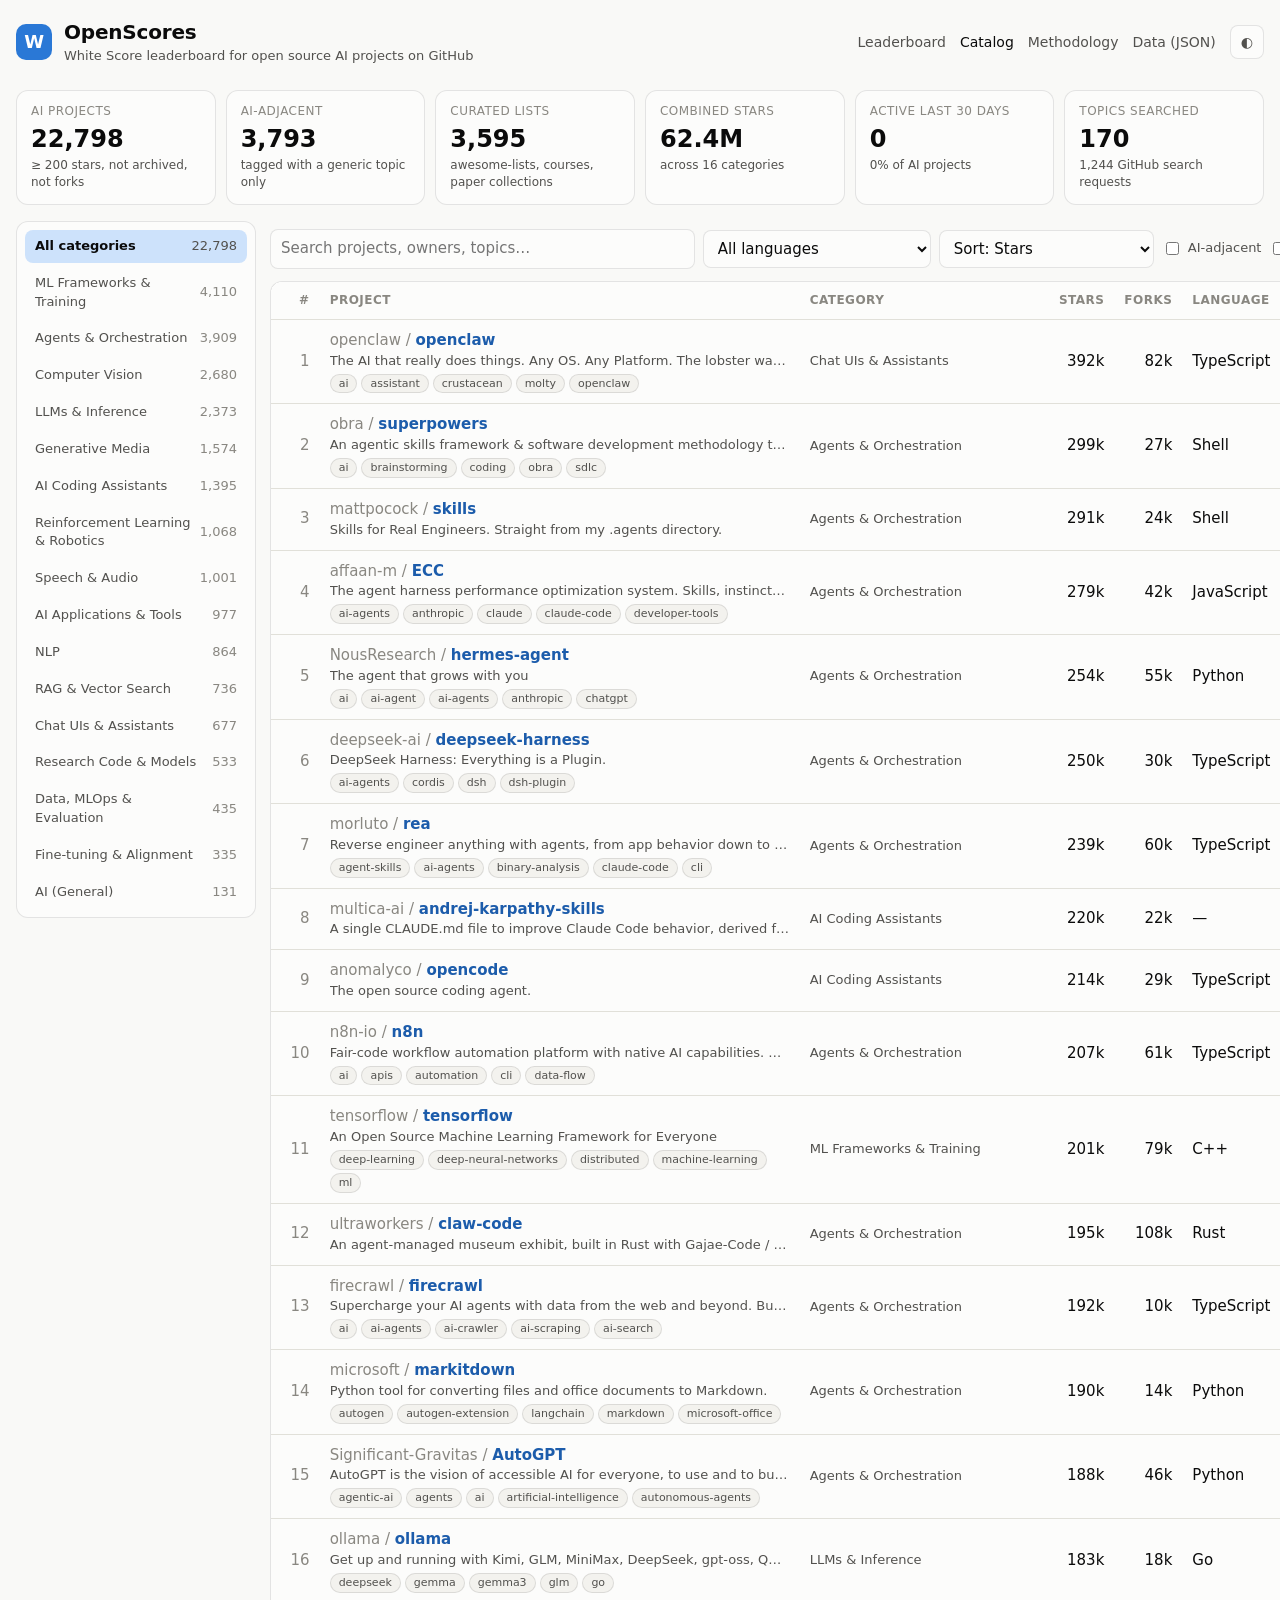
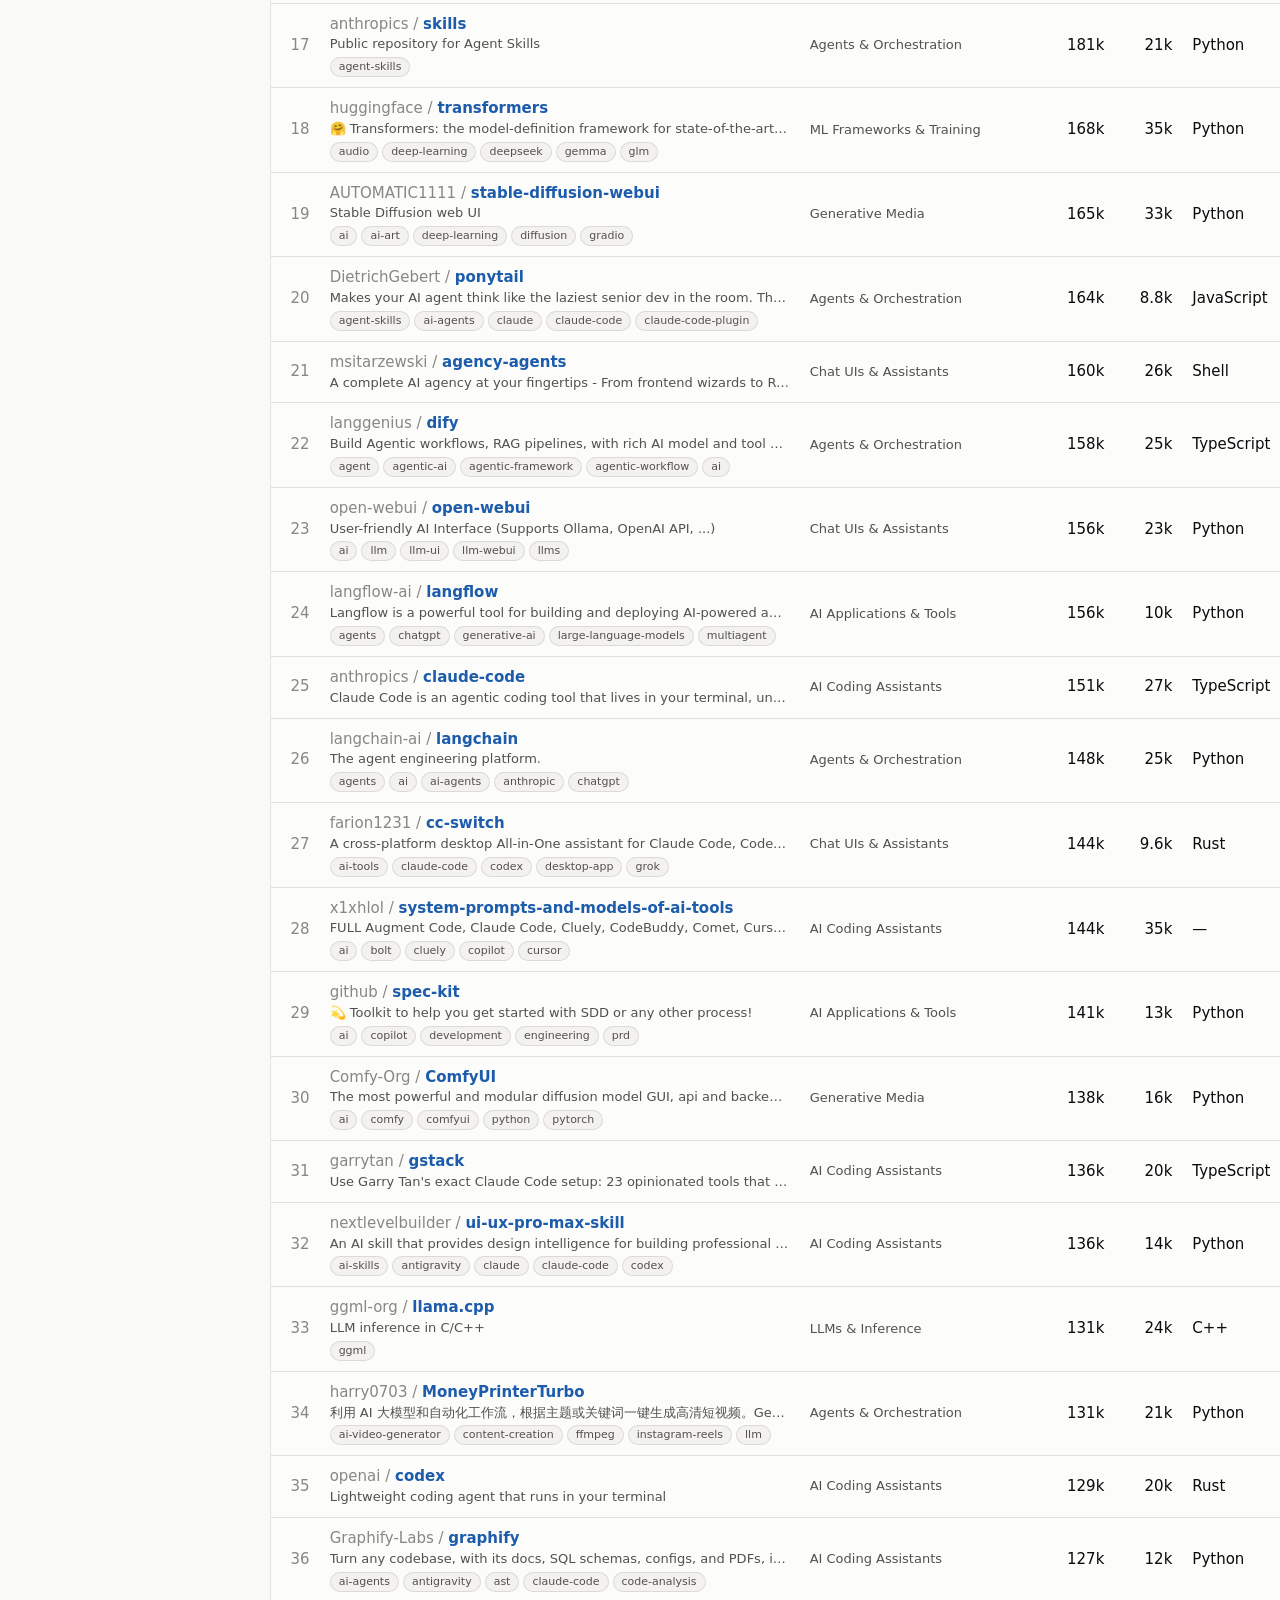
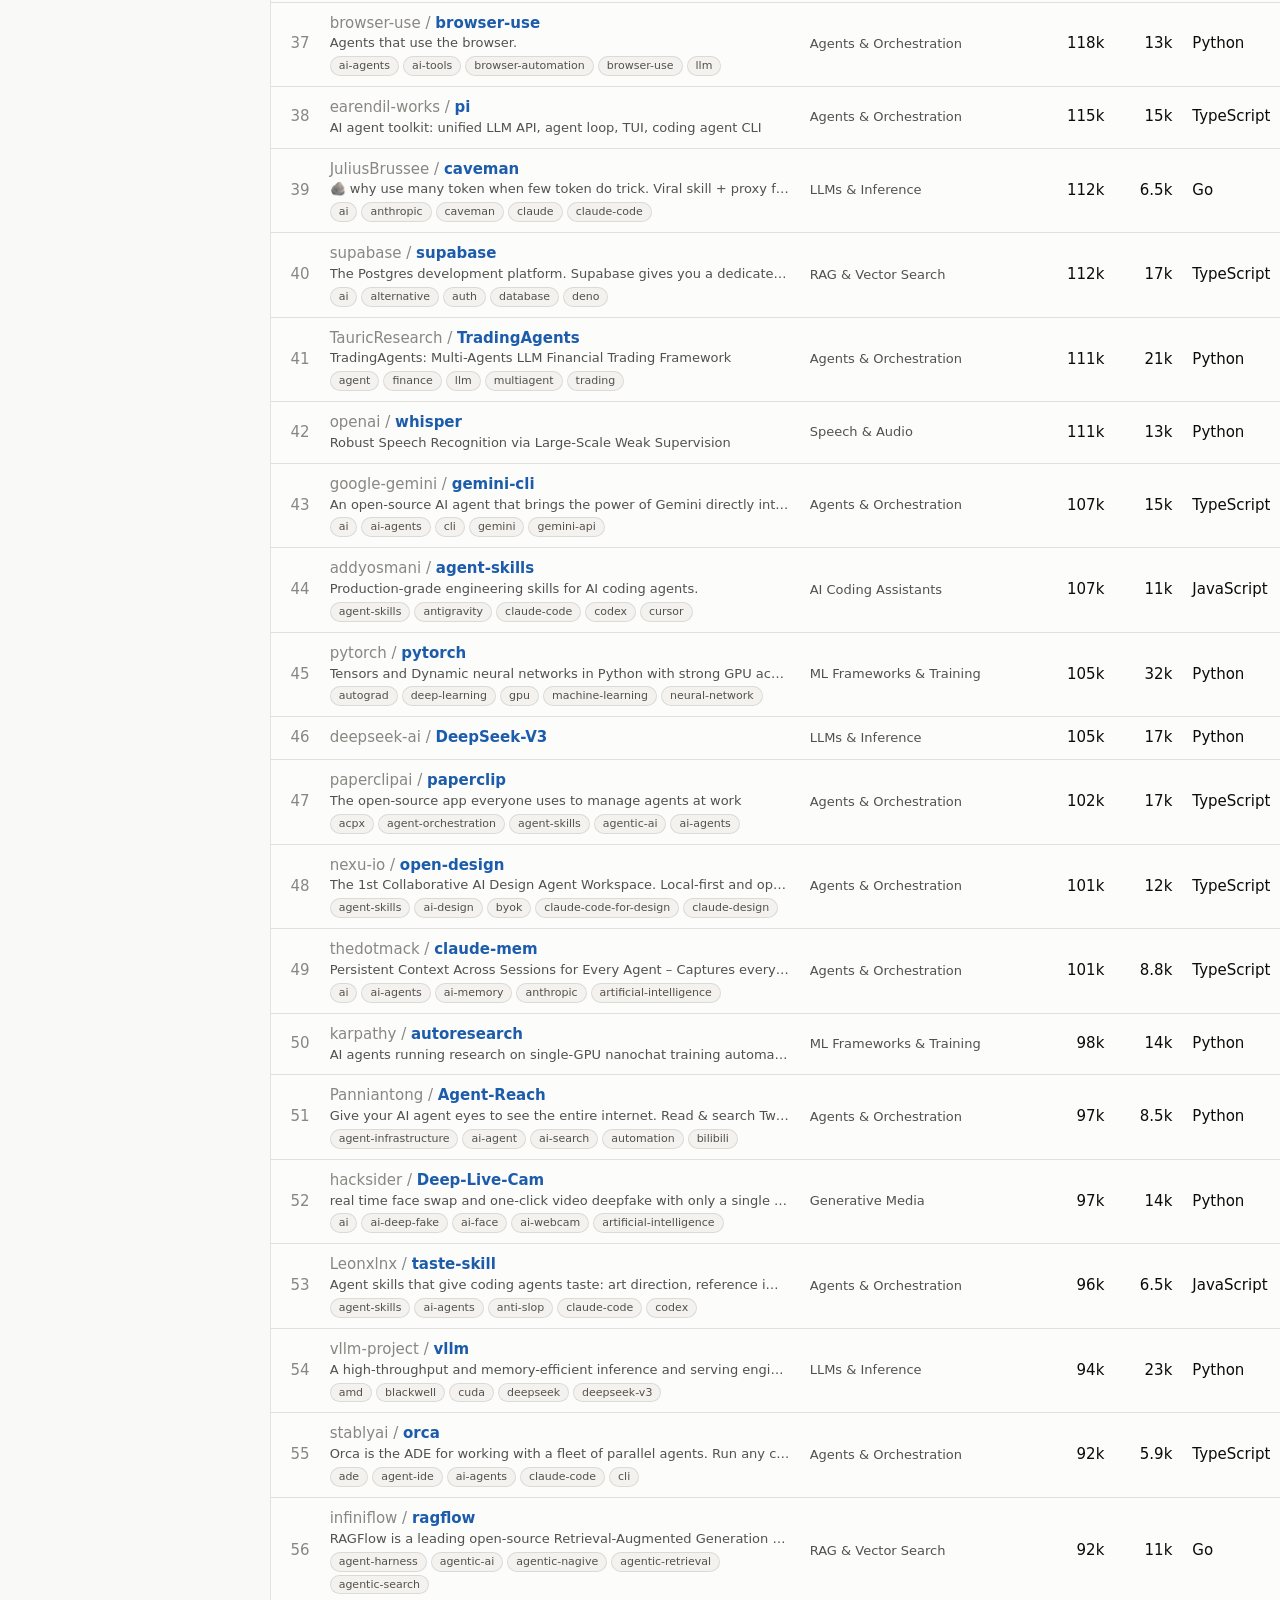
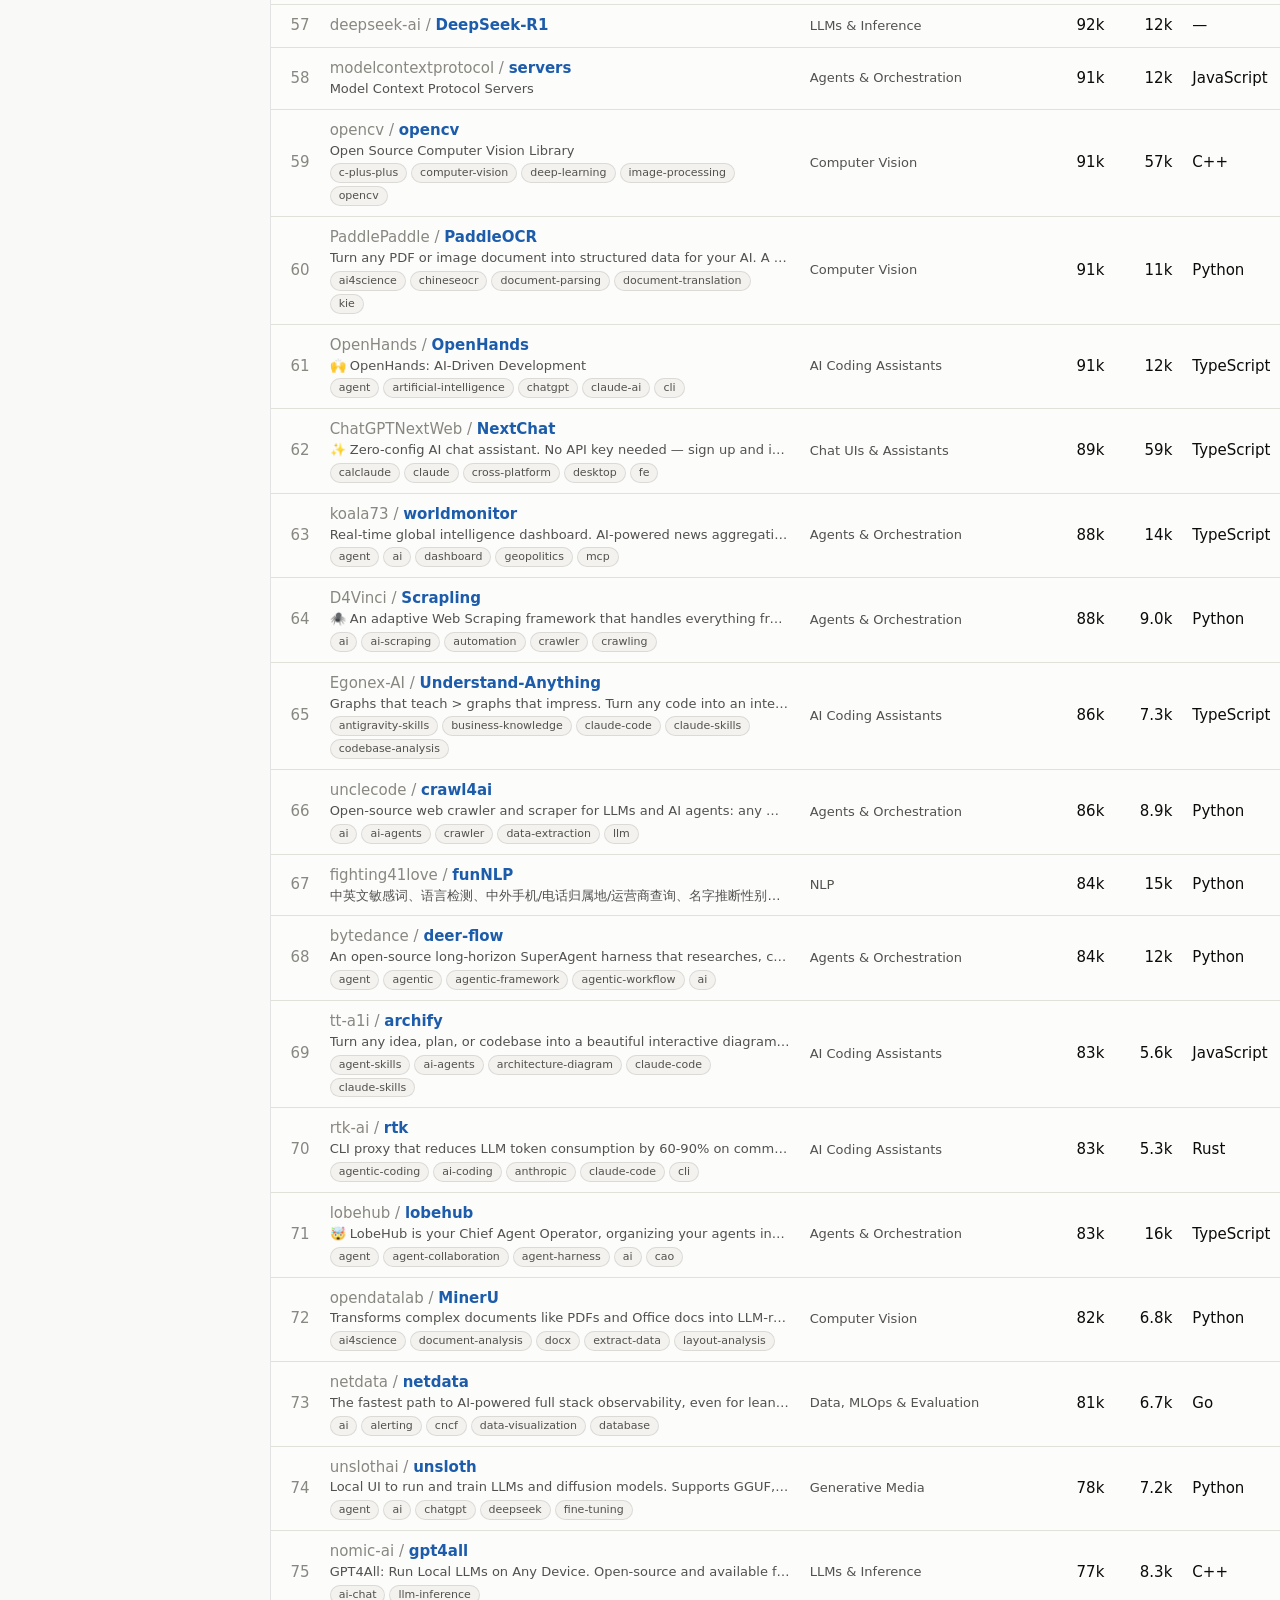
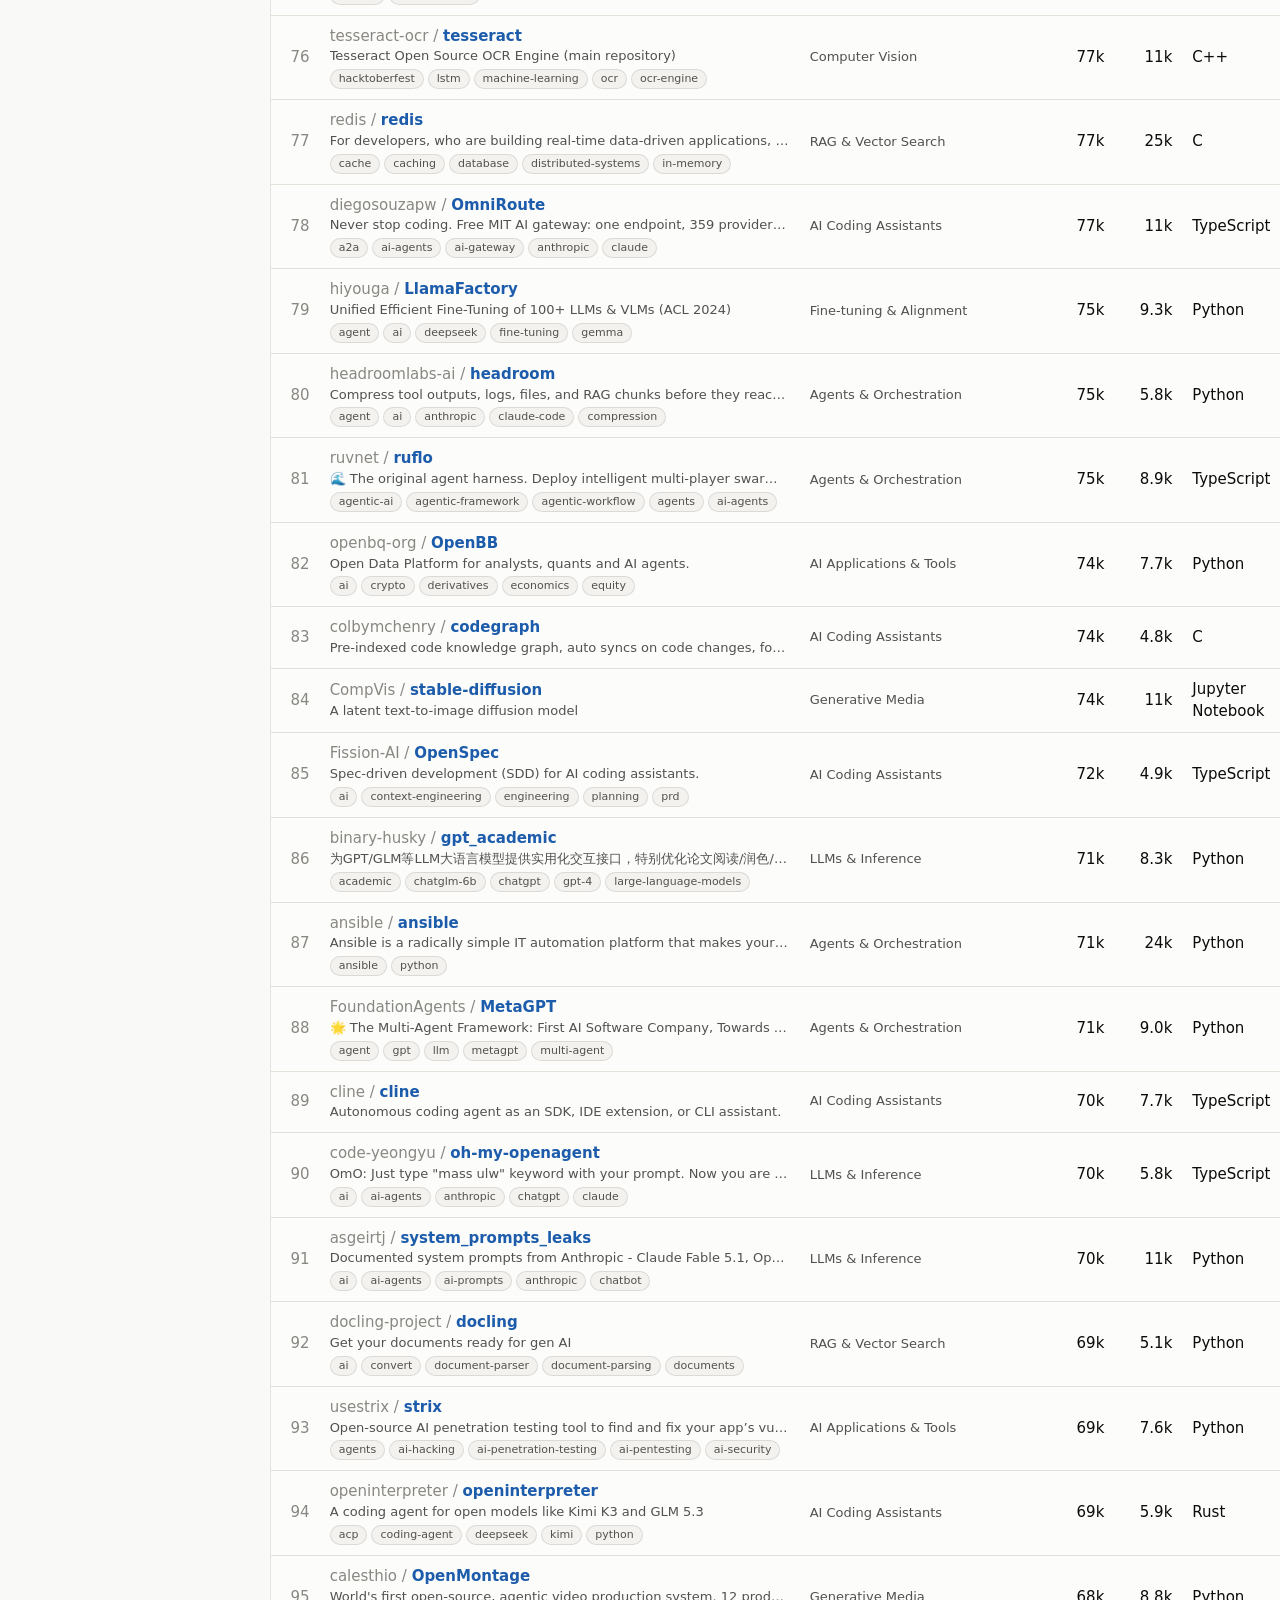
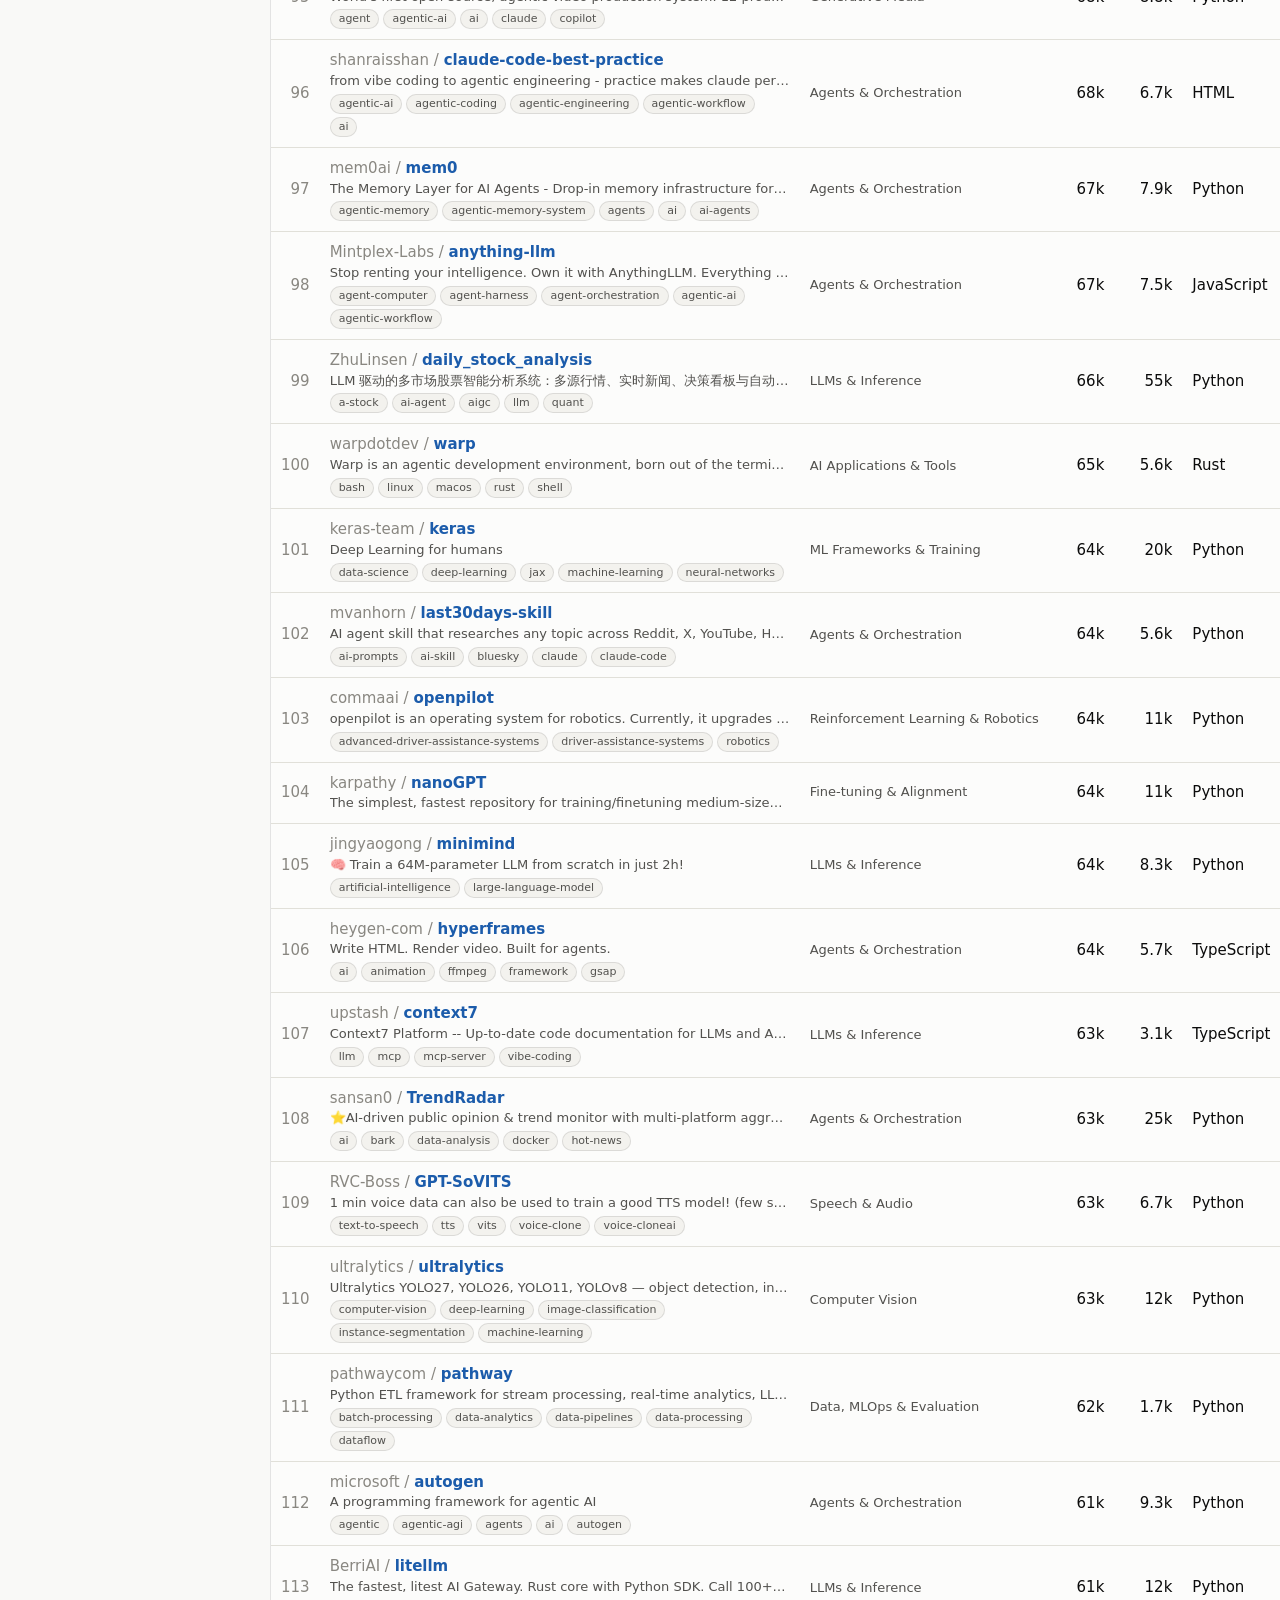
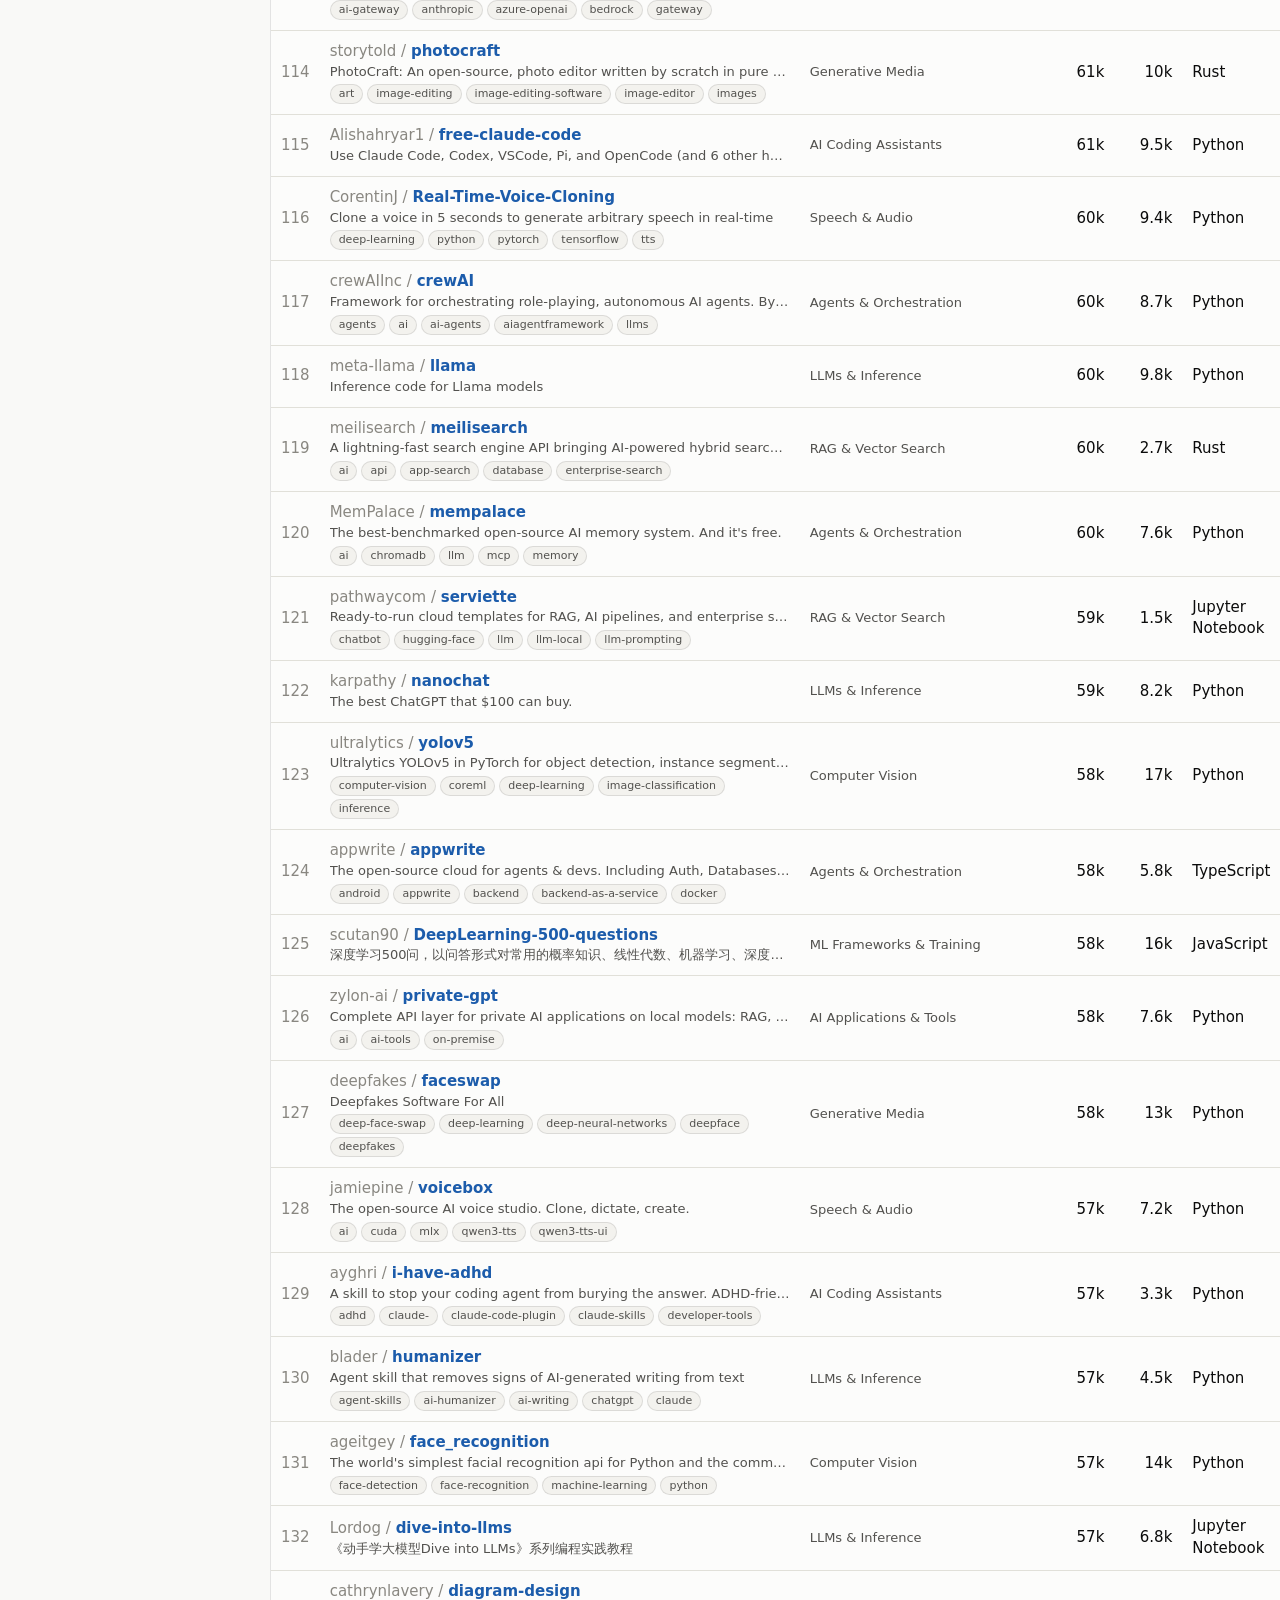
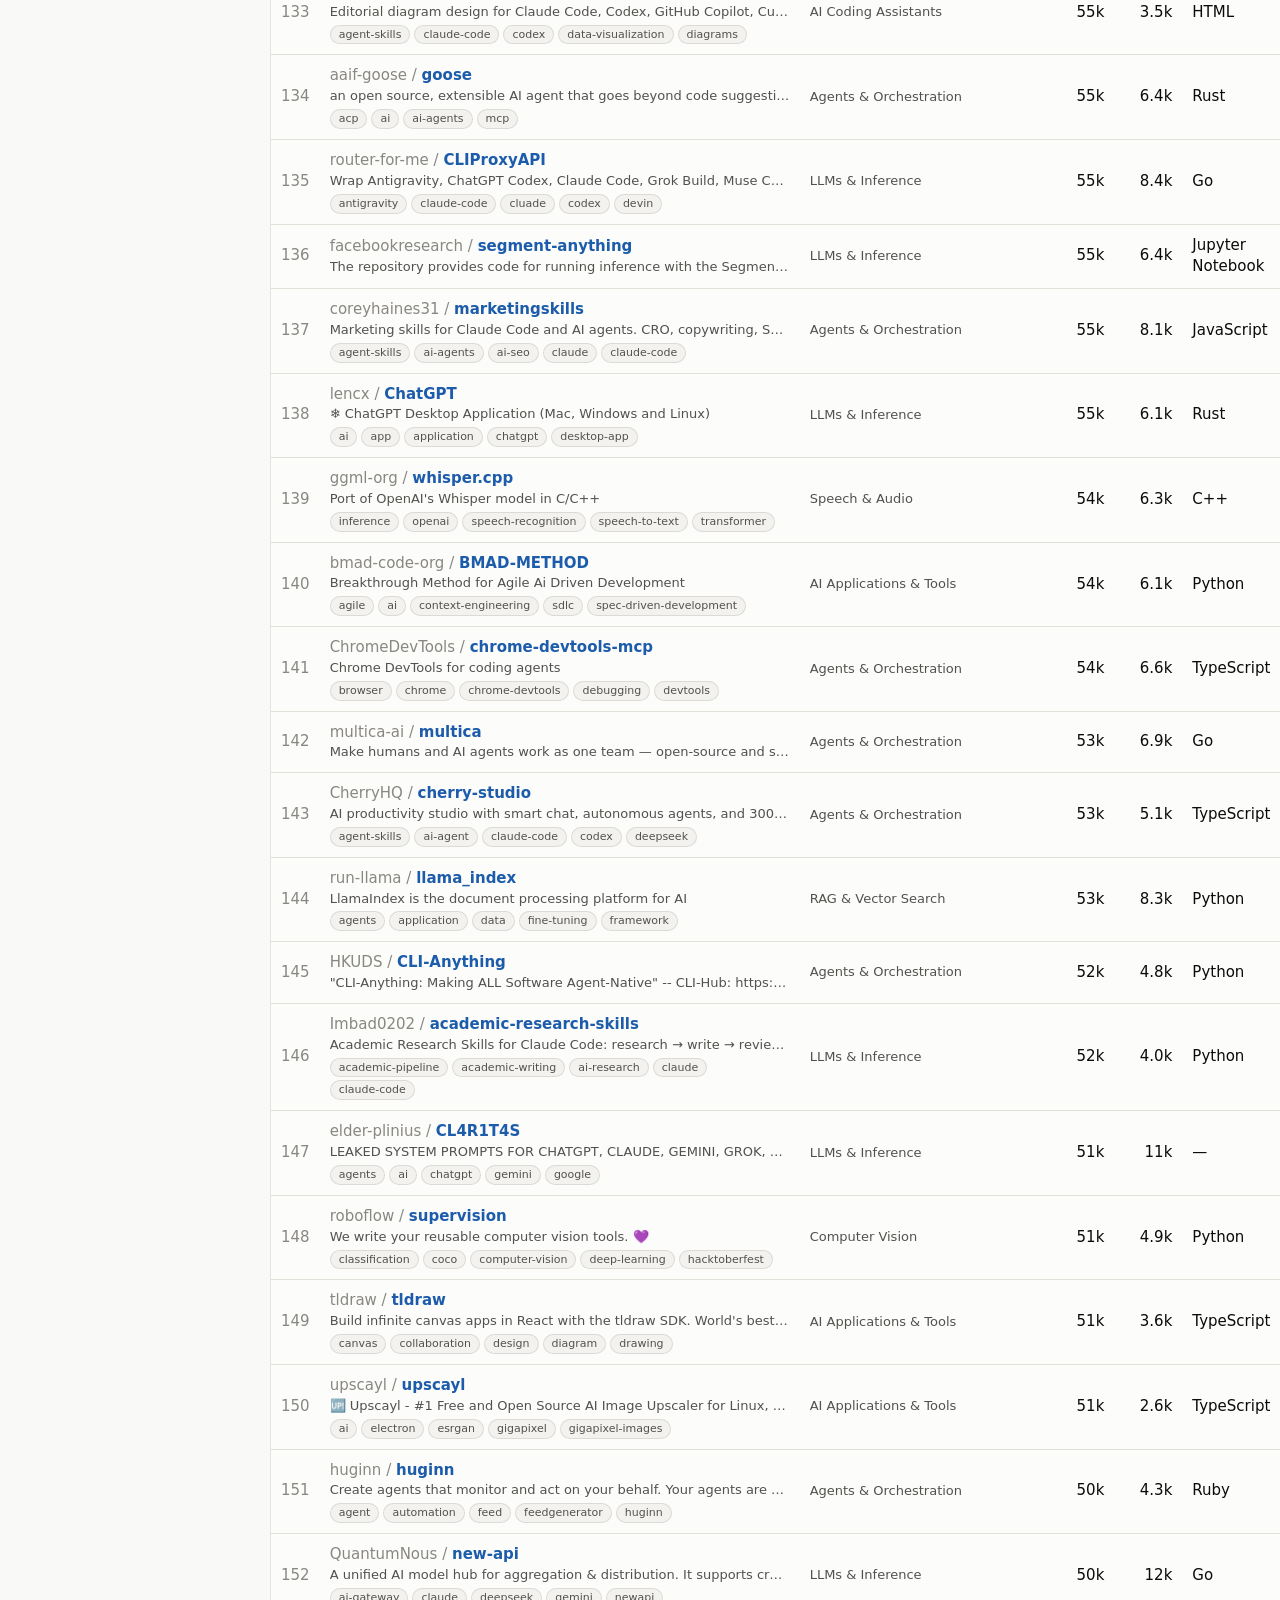
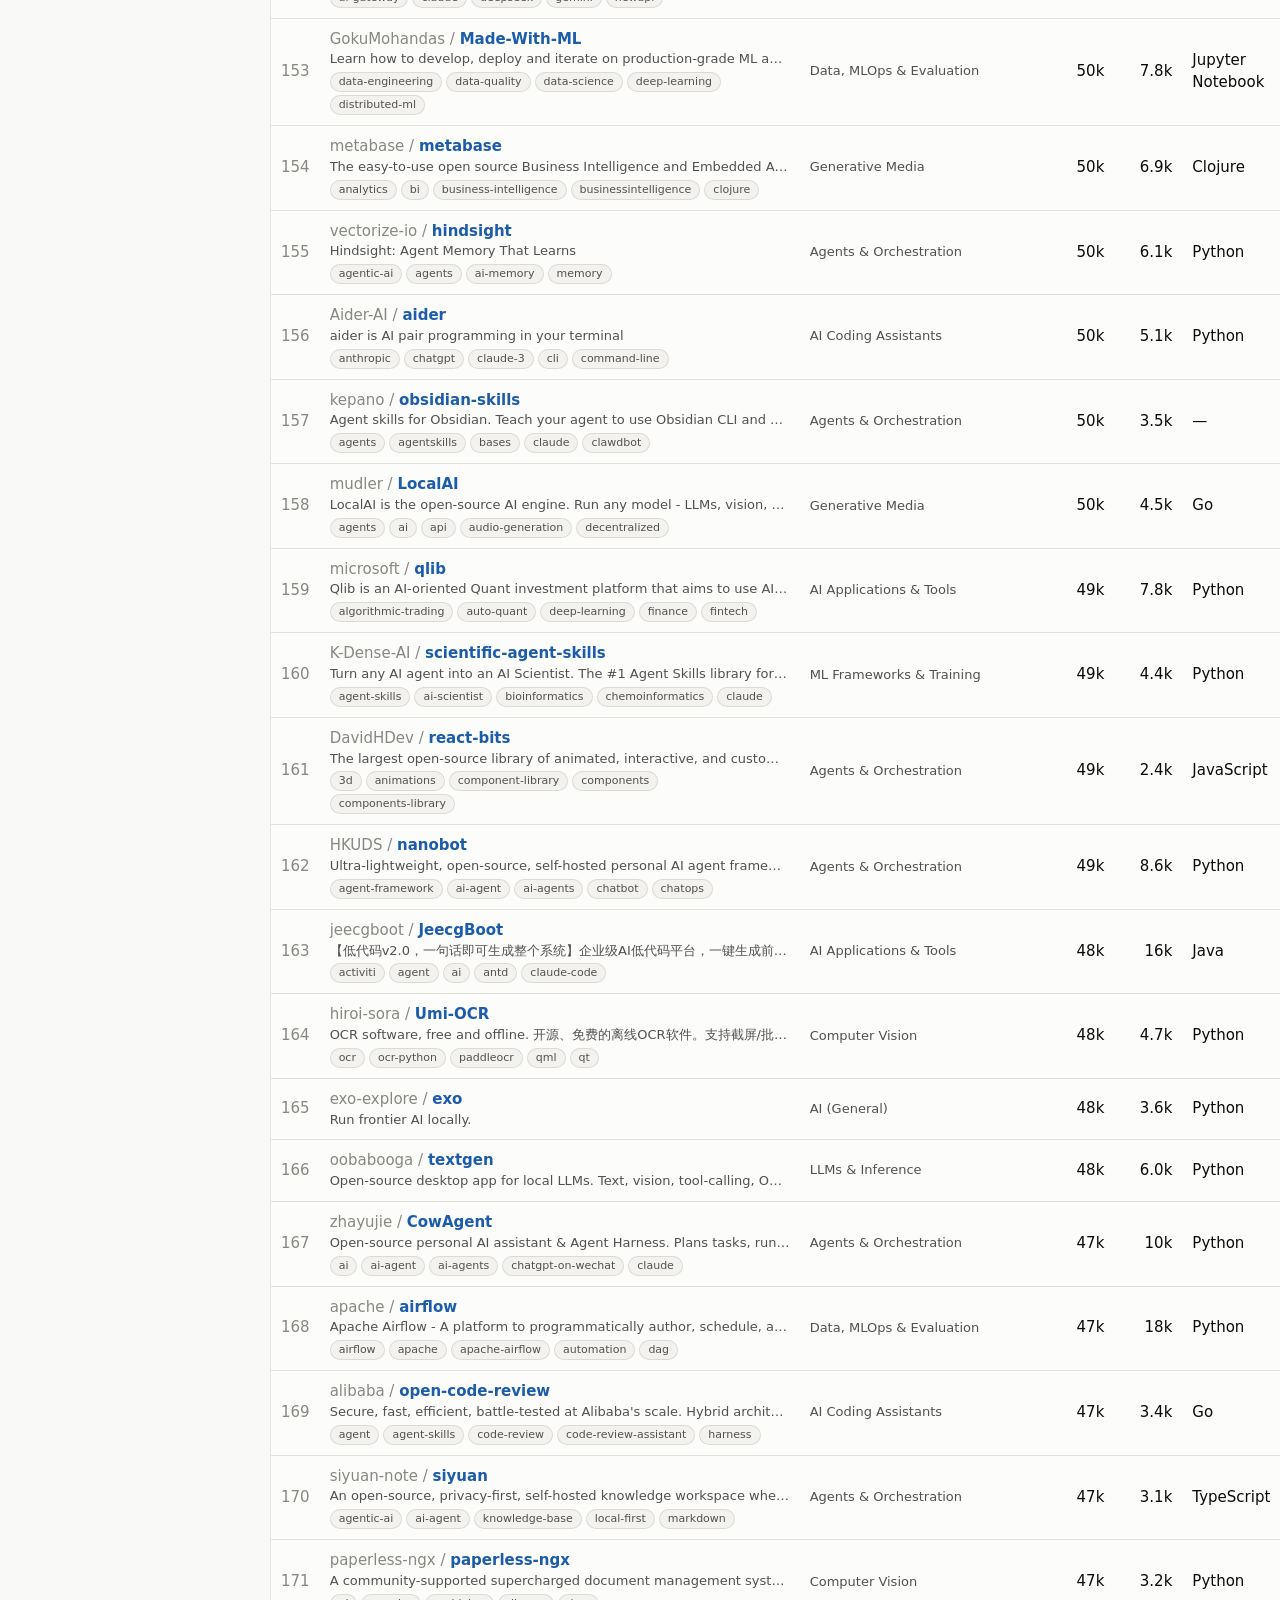
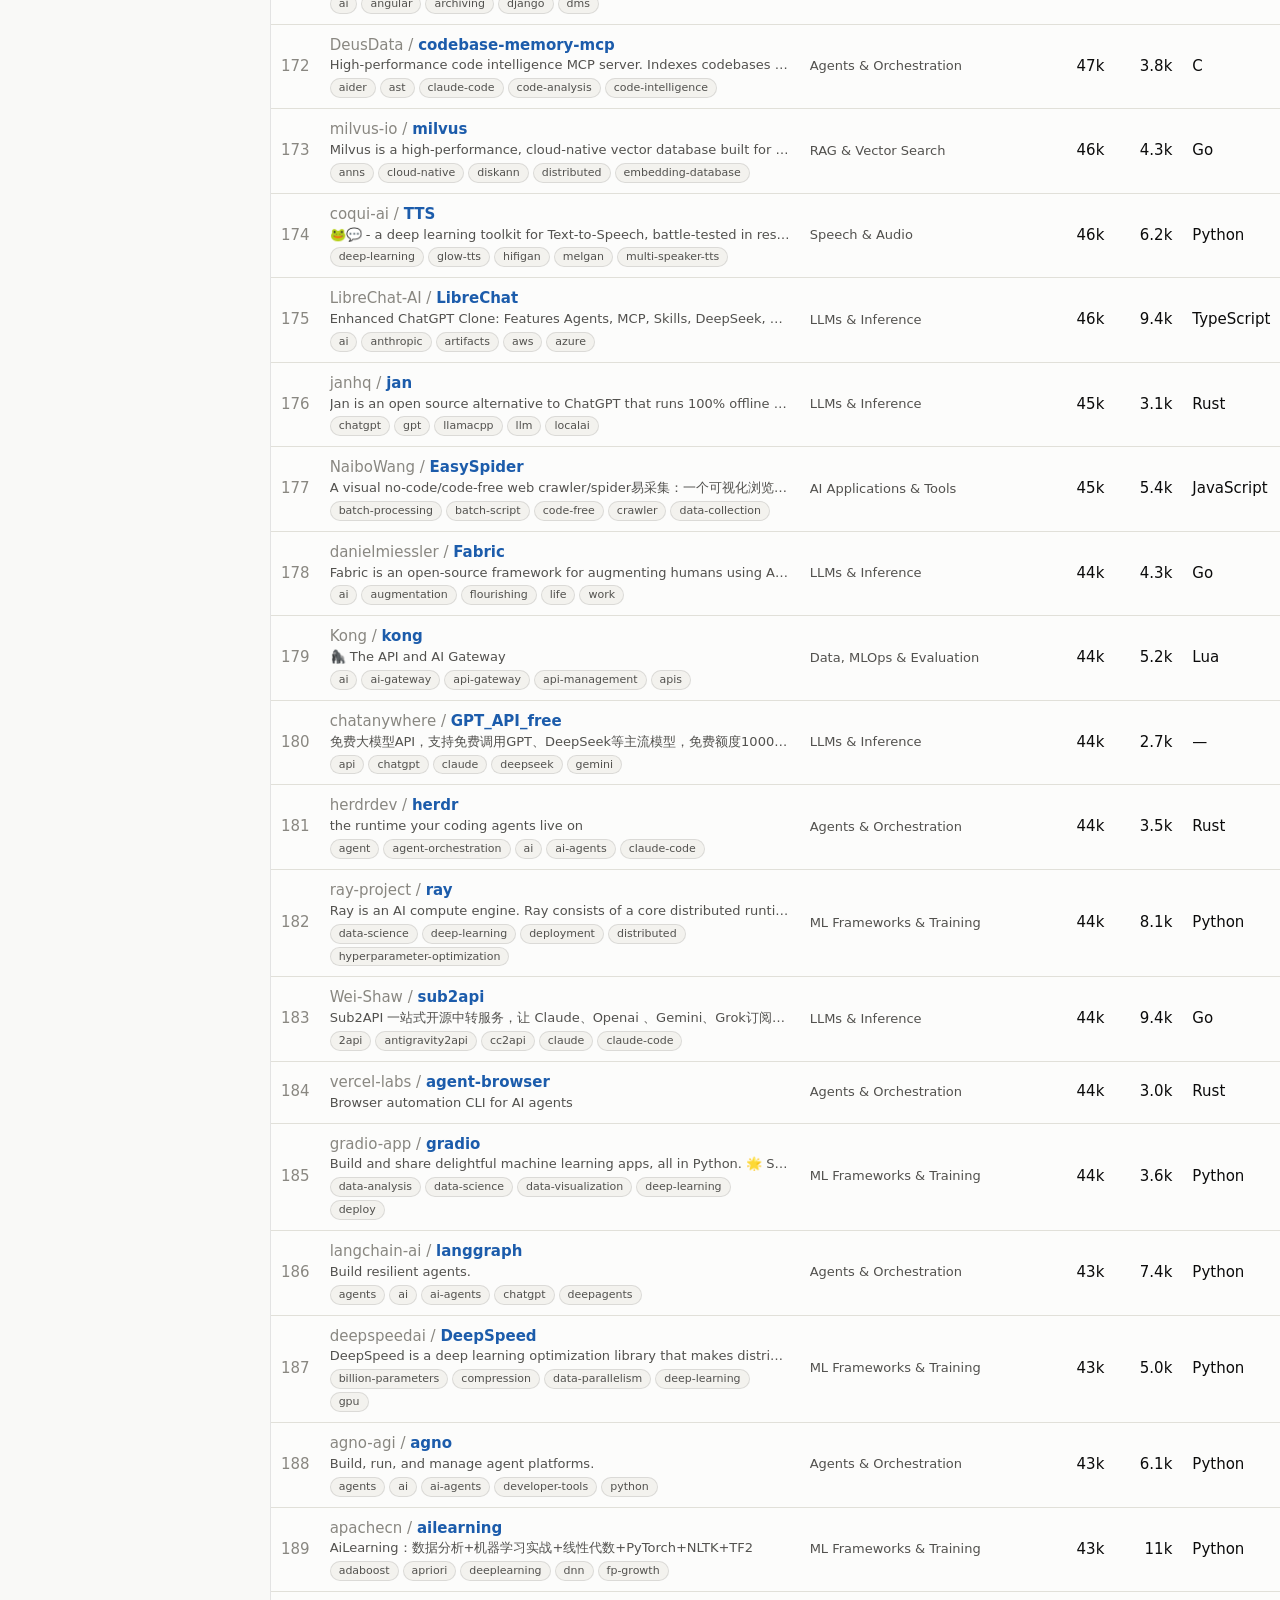
==== site/catalog.html @ d706b32a "Initial OpenScores: White Score leaderboard and catalog for open source AI - Python collector (white" ====
<!doctype html>
<html lang="en">
<head>
  <meta charset="utf-8">
  <meta name="viewport" content="width=device-width, initial-scale=1">
  <title>Catalog · OpenScores</title>
  <meta name="description" content="Every open source AI project found on GitHub by the OpenScores sweep, categorized.">
  <link rel="stylesheet" href="styles.css">
</head>
<body>
  <div class="wrap">
    <header class="topbar">
      <div class="brand">
        <div class="mark" aria-hidden="true">W</div>
        <div><h1>OpenScores</h1><p>White Score leaderboard for open source AI projects on GitHub</p></div>
      </div>
      <nav class="nav">
        <a href="./">Leaderboard</a>
        <a href="catalog.html" class="active">Catalog</a>
        <a href="methodology.html">Methodology</a>
        <a href="data/catalog.json" download>Data (JSON)</a>
        <button class="icon-btn" id="theme" type="button" aria-label="Toggle dark mode">◐</button>
      </nav>
    </header>

    <div id="banner" class="banner" hidden></div>
    <section class="tiles" id="tiles" aria-label="Summary"></section>

    <div class="catalog-layout">
      <aside class="cats" id="cats" aria-label="Categories"></aside>
      <section>
        <div class="controls" aria-label="Filters">
          <input type="search" id="q" placeholder="Search projects, owners, topics…" aria-label="Search projects">
          <select id="language" aria-label="Language"><option value="">All languages</option></select>
          <select id="sort" aria-label="Sort by">
            <option value="stars">Sort: Stars</option>
            <option value="pushed">Sort: Recently updated</option>
            <option value="created">Sort: Newest</option>
            <option value="forks">Sort: Forks</option>
            <option value="name">Sort: Name</option>
          </select>
          <label class="check"><input type="checkbox" id="adjacent"> AI-adjacent</label>
          <label class="check"><input type="checkbox" id="lists"> curated lists</label>
          <span class="count" id="count"></span>
        </div>
        <div class="table-wrap">
          <table id="board" class="catalog">
            <thead><tr><th class="num">#</th><th>Project</th><th>Category</th><th class="num">Stars</th><th class="num">Forks</th><th>Language</th><th>License</th><th>Updated</th></tr></thead>
            <tbody id="rows"></tbody>
          </table>
          <div id="empty" class="empty" hidden>No projects match.</div>
          <div class="more-wrap"><button class="icon-btn" id="more" type="button" hidden>Show more</button></div>
        </div>
      </section>
    </div>
    <p class="foot" id="foot"></p>
  </div>
  <script src="catalog.js"></script>
</body>
</html>
---- site/styles.css ----
/* OpenScores leaderboard - tokens follow the reference data-viz palette */
:root {
  color-scheme: light;
  --page: #f9f9f7;
  --surface: #fcfcfb;
  --surface-2: #f3f2ee;
  --ink: #0b0b0b;
  --ink-2: #52514e;
  --muted: #898781;
  --grid: #e1e0d9;
  --axis: #c3c2b7;
  --border: rgba(11, 11, 11, 0.10);
  --accent: #2a78d6;
  --accent-ink: #1c5cab;
  --seq-100: #cde2fb; --seq-250: #86b6ef; --seq-400: #3987e5; --seq-450: #2a78d6; --seq-550: #1c5cab; --seq-700: #0d366b;
  --risk: #eb6834;
  --risk-ink: #b8451c;
  --risk-track: #fbe3d8;
  --good: #006300;
  --bad: #d03b3b;
  --track: #e9e8e2;
  --shadow: 0 12px 40px rgba(11, 11, 11, 0.12);
  --radius: 12px;
  --font: system-ui, -apple-system, "Segoe UI", Roboto, Helvetica, Arial, sans-serif;
  --mono: ui-monospace, SFMono-Regular, Menlo, Consolas, monospace;
}
@media (prefers-color-scheme: dark) {
  :root:not([data-theme="light"]) {
    color-scheme: dark;
    --page: #0d0d0d; --surface: #1a1a19; --surface-2: #232322; --ink: #ffffff; --ink-2: #c3c2b7;
    --muted: #898781; --grid: #2c2c2a; --axis: #383835; --border: rgba(255, 255, 255, 0.10);
    --accent: #3987e5; --accent-ink: #86b6ef;
    --seq-100: #104281; --seq-250: #1c5cab; --seq-400: #3987e5; --seq-450: #3987e5; --seq-550: #6da7ec; --seq-700: #b7d3f6;
    --risk: #d95926; --risk-ink: #f0a07f; --risk-track: #3a2419;
    --good: #0ca30c; --bad: #e66767; --track: #2c2c2a;
    --shadow: 0 12px 40px rgba(0, 0, 0, 0.5);
  }
}
:root[data-theme="dark"] {
  color-scheme: dark;
  --page: #0d0d0d; --surface: #1a1a19; --surface-2: #232322; --ink: #ffffff; --ink-2: #c3c2b7;
  --muted: #898781; --grid: #2c2c2a; --axis: #383835; --border: rgba(255, 255, 255, 0.10);
  --accent: #3987e5; --accent-ink: #86b6ef;
  --seq-100: #104281; --seq-250: #1c5cab; --seq-400: #3987e5; --seq-450: #3987e5; --seq-550: #6da7ec; --seq-700: #b7d3f6;
  --risk: #d95926; --risk-ink: #f0a07f; --risk-track: #3a2419;
  --good: #0ca30c; --bad: #e66767; --track: #2c2c2a;
  --shadow: 0 12px 40px rgba(0, 0, 0, 0.5);
}

* { box-sizing: border-box; }
html { -webkit-text-size-adjust: 100%; }
body {
  margin: 0; background: var(--page); color: var(--ink); font-family: var(--font);
  font-size: 15px; line-height: 1.45;
}
a { color: var(--accent-ink); text-decoration: none; }
a:hover { text-decoration: underline; }
button { font: inherit; color: inherit; }
.wrap { max-width: 1280px; margin: 0 auto; padding: 0 16px; }
.sr-only { position: absolute; width: 1px; height: 1px; overflow: hidden; clip: rect(0 0 0 0); white-space: nowrap; }

/* header */
.topbar { display: flex; align-items: center; justify-content: space-between; gap: 16px; padding: 18px 0 8px; flex-wrap: wrap; }
.brand { display: flex; align-items: center; gap: 12px; }
.brand .mark { width: 36px; height: 36px; border-radius: 10px; background: var(--accent); display: grid; place-items: center; color: #fff; font-weight: 700; font-size: 18px; letter-spacing: -0.5px; }
.brand h1 { margin: 0; font-size: 20px; font-weight: 700; letter-spacing: -0.2px; }
.brand p { margin: 0; color: var(--ink-2); font-size: 13px; }
.nav { display: flex; align-items: center; gap: 14px; font-size: 14px; }
.nav a { color: var(--ink-2); }
.nav a.active, .nav a:hover { color: var(--ink); }
.icon-btn { border: 1px solid var(--border); background: var(--surface); border-radius: 8px; padding: 6px 10px; cursor: pointer; color: var(--ink-2); }
.icon-btn:hover { color: var(--ink); }

.banner { background: #fff7e0; color: #5a4300; border: 1px solid #f3dc9a; border-radius: 10px; padding: 10px 14px; margin: 10px 0 0; font-size: 14px; }
:root[data-theme="dark"] .banner { background: #2f2810; color: #f6dc8c; border-color: #5a4a18; }
@media (prefers-color-scheme: dark) { :root:not([data-theme="light"]) .banner { background: #2f2810; color: #f6dc8c; border-color: #5a4a18; } }

/* stat tiles */
.tiles { display: grid; grid-template-columns: repeat(auto-fit, minmax(150px, 1fr)); gap: 10px; margin: 16px 0; }
.tile { background: var(--surface); border: 1px solid var(--border); border-radius: var(--radius); padding: 12px 14px; }
.tile .label { color: var(--muted); font-size: 12px; text-transform: uppercase; letter-spacing: 0.04em; }
.tile .value { font-size: 24px; font-weight: 600; margin-top: 2px; }
.tile .sub { color: var(--ink-2); font-size: 12px; }

/* controls */
.controls { display: flex; flex-wrap: wrap; gap: 8px; align-items: center; margin: 8px 0 12px; }
.controls input[type="search"], .controls select {
  background: var(--surface); color: var(--ink); border: 1px solid var(--border); border-radius: 8px;
  padding: 8px 10px; font: inherit; min-height: 38px;
}
.controls input[type="search"] { flex: 1 1 220px; }
.controls select { flex: 0 1 auto; max-width: 100%; }
.controls .count { color: var(--muted); font-size: 13px; margin-left: auto; }

/* table */
.table-wrap { background: var(--surface); border: 1px solid var(--border); border-radius: var(--radius); overflow: auto; }
table { width: 100%; border-collapse: collapse; min-width: 980px; }
thead th {
  position: sticky; top: 0; background: var(--surface); z-index: 1; text-align: left; font-size: 12px;
  color: var(--muted); font-weight: 600; text-transform: uppercase; letter-spacing: 0.04em;
  padding: 10px 10px; border-bottom: 1px solid var(--grid); white-space: nowrap; cursor: pointer; user-select: none;
}
thead th.num { text-align: right; }
thead th[aria-sort="descending"], thead th[aria-sort="ascending"] { color: var(--ink); }
thead th .arrow { display: inline-block; width: 1em; opacity: 0.6; }
tbody td { padding: 10px 10px; border-bottom: 1px solid var(--grid); vertical-align: middle; }
tbody tr { cursor: pointer; }
tbody tr:hover { background: var(--surface-2); }
tbody tr:focus-visible { outline: 2px solid var(--accent); outline-offset: -2px; }
tbody tr:last-child td { border-bottom: none; }
td.rank { color: var(--muted); font-variant-numeric: tabular-nums; width: 44px; text-align: right; }
td.num { text-align: right; font-variant-numeric: tabular-nums; white-space: nowrap; }
.proj .name { font-weight: 600; }
.proj .owner { color: var(--muted); font-weight: 400; }
.proj .desc { color: var(--ink-2); font-size: 13px; max-width: 460px; overflow: hidden; text-overflow: ellipsis; white-space: nowrap; }
.chip { display: inline-block; font-size: 11px; color: var(--ink-2); background: var(--surface-2); border: 1px solid var(--border); border-radius: 999px; padding: 1px 8px; margin: 3px 4px 0 0; white-space: nowrap; }
.cat { font-size: 13px; color: var(--ink-2); white-space: nowrap; }

/* score cell: number + thin meter */
.score { display: grid; grid-template-columns: 34px 1fr; align-items: center; gap: 4px 8px; min-width: 104px; }
.score .d { grid-column: 2; font-size: 11px; line-height: 1; margin-top: -2px; }
.score .v { font-variant-numeric: tabular-nums; text-align: right; font-weight: 600; }
.meter { height: 6px; border-radius: 4px; background: var(--track); overflow: hidden; }
.meter > i { display: block; height: 100%; border-radius: 4px; background: var(--seq-450); }
.meter.risk > i { background: var(--risk); }
.meter.risk { background: var(--risk-track); }
.score.overall .v { font-size: 16px; }
.delta { font-size: 11px; font-variant-numeric: tabular-nums; margin-left: 4px; white-space: nowrap; }
.delta.up { color: var(--good); }
.delta.down { color: var(--bad); }
.delta.flat { color: var(--muted); }

.empty { padding: 40px; text-align: center; color: var(--muted); }
.foot { color: var(--muted); font-size: 12px; padding: 18px 0 40px; }

/* detail drawer */
.scrim { position: fixed; inset: 0; background: rgba(0, 0, 0, 0.35); opacity: 0; pointer-events: none; transition: opacity .15s; z-index: 20; }
.drawer {
  position: fixed; top: 0; right: 0; height: 100%; width: min(720px, 100%); background: var(--page);
  border-left: 1px solid var(--border); box-shadow: var(--shadow); transform: translateX(100%); transition: transform .2s;
  z-index: 21; overflow: auto; padding: 18px 20px 40px;
}
body.open .scrim { opacity: 1; pointer-events: auto; }
body.open .drawer { transform: none; }
.drawer-head { display: flex; justify-content: space-between; gap: 12px; align-items: flex-start; }
.drawer h2 { margin: 0; font-size: 22px; letter-spacing: -0.2px; }
.drawer h2 small { color: var(--muted); font-weight: 400; font-size: 15px; }
.drawer .desc { color: var(--ink-2); margin: 6px 0 10px; }
.meta { display: flex; flex-wrap: wrap; gap: 6px 14px; color: var(--ink-2); font-size: 13px; margin-bottom: 14px; }
.cards { display: grid; grid-template-columns: repeat(auto-fit, minmax(118px, 1fr)); gap: 8px; margin: 10px 0 16px; }
.card { background: var(--surface); border: 1px solid var(--border); border-radius: 10px; padding: 10px 12px; }
.card .label { color: var(--muted); font-size: 11px; text-transform: uppercase; letter-spacing: 0.04em; }
.card .value { font-size: 26px; font-weight: 600; line-height: 1.1; margin: 2px 0; }
.card .band { color: var(--ink-2); font-size: 12px; }
.card.overall { grid-column: 1 / -1; display: grid; grid-template-columns: auto 1fr; gap: 16px; align-items: center; }
.card.overall .value { font-size: 40px; }
.spark { width: 100%; height: 64px; display: block; }
.spark .line { fill: none; stroke: var(--seq-450); stroke-width: 2; stroke-linejoin: round; stroke-linecap: round; }
.spark .area { fill: var(--seq-450); opacity: 0.12; }
.spark .dot { fill: var(--seq-450); stroke: var(--surface); stroke-width: 2; }
.spark .axis { stroke: var(--grid); stroke-width: 1; }
.spark-cap { color: var(--muted); font-size: 11px; margin-top: 2px; }

details.section { background: var(--surface); border: 1px solid var(--border); border-radius: 10px; margin: 8px 0; }
details.section > summary { cursor: pointer; padding: 10px 14px; font-weight: 600; display: flex; justify-content: space-between; align-items: center; list-style: none; }
details.section > summary::-webkit-details-marker { display: none; }
details.section > summary .sum { color: var(--ink-2); font-weight: 500; font-variant-numeric: tabular-nums; }
.comp { padding: 4px 14px 12px; }
.row { display: grid; grid-template-columns: 180px 1fr 44px 52px; gap: 10px; align-items: center; padding: 5px 0; font-size: 13px; }
.row .k { color: var(--ink-2); }
.row .w { color: var(--muted); font-size: 11px; text-align: right; }
.row .v { text-align: right; font-variant-numeric: tabular-nums; font-weight: 600; }
.row .meter { height: 8px; }
.row .hint { grid-column: 1 / -1; color: var(--muted); font-size: 11px; margin-top: -4px; }
.metrics { width: 100%; font-size: 13px; border-collapse: collapse; }
.metrics td { padding: 4px 6px; border-bottom: 1px solid var(--grid); }
.metrics td:last-child { text-align: right; font-variant-numeric: tabular-nums; white-space: nowrap; }
.metrics tr:last-child td { border-bottom: none; }
.flag { color: var(--muted); font-size: 11px; }

/* methodology page */
.prose { max-width: 820px; }
.prose h2 { margin-top: 32px; font-size: 20px; }
.prose h3 { margin-top: 22px; font-size: 16px; }
.prose p, .prose li { color: var(--ink-2); }
.prose code, .formula { font-family: var(--mono); font-size: 13px; }
.formula { display: block; background: var(--surface); border: 1px solid var(--border); border-radius: 8px; padding: 10px 12px; margin: 10px 0; overflow-x: auto; color: var(--ink); white-space: pre; }
.prose table { border-collapse: collapse; width: 100%; font-size: 14px; margin: 10px 0; }
.prose th, .prose td { text-align: left; padding: 6px 8px; border-bottom: 1px solid var(--grid); vertical-align: top; }
.prose th { color: var(--muted); font-size: 12px; text-transform: uppercase; letter-spacing: 0.04em; }

@media (max-width: 720px) {
  .brand p { display: none; }
  .row { grid-template-columns: 1fr 44px 52px; }
  .row .meter { grid-column: 1 / -1; }
  .drawer { padding: 14px 16px 40px; }
  .card.overall { grid-template-columns: 1fr; }
}

/* catalog page */
.catalog-layout { display: grid; grid-template-columns: 240px 1fr; gap: 14px; align-items: start; }
.cats { position: sticky; top: 12px; display: flex; flex-direction: column; gap: 4px; background: var(--surface); border: 1px solid var(--border); border-radius: var(--radius); padding: 8px; }
.cat-btn { display: flex; justify-content: space-between; gap: 8px; align-items: center; text-align: left; background: none; border: 0; border-radius: 8px; padding: 7px 10px; cursor: pointer; color: var(--ink-2); font-size: 13px; }
.cat-btn:hover { background: var(--surface-2); color: var(--ink); }
.cat-btn.active { background: var(--seq-100); color: var(--ink); font-weight: 600; }
.cat-btn b { font-weight: 500; color: var(--muted); font-variant-numeric: tabular-nums; }
.cat-btn.active b { color: var(--ink-2); }
.check { display: inline-flex; align-items: center; gap: 6px; font-size: 13px; color: var(--ink-2); white-space: nowrap; }
table.catalog { min-width: 900px; }
table.catalog thead th { cursor: default; }
.more-wrap { padding: 12px; text-align: center; }
@media (max-width: 900px) {
  .catalog-layout { grid-template-columns: 1fr; }
  .cats { position: static; flex-direction: row; flex-wrap: wrap; }
}
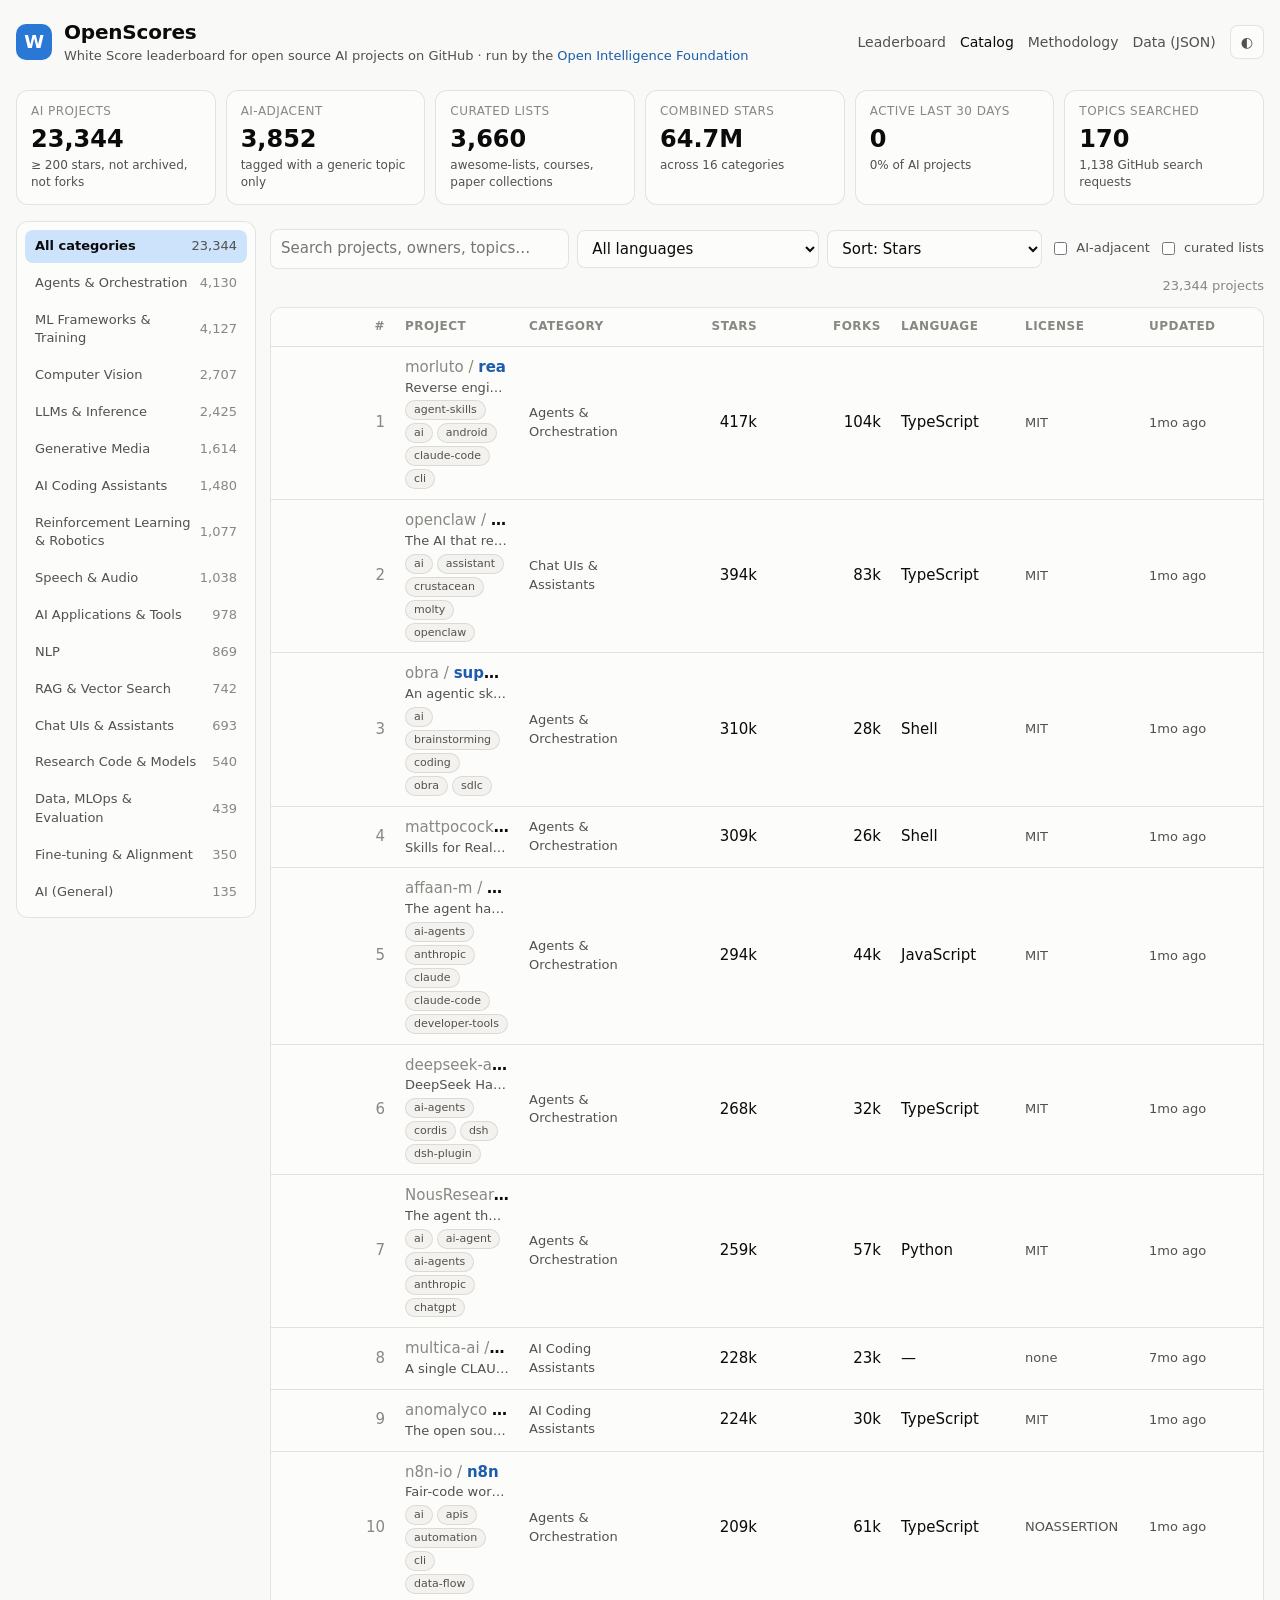
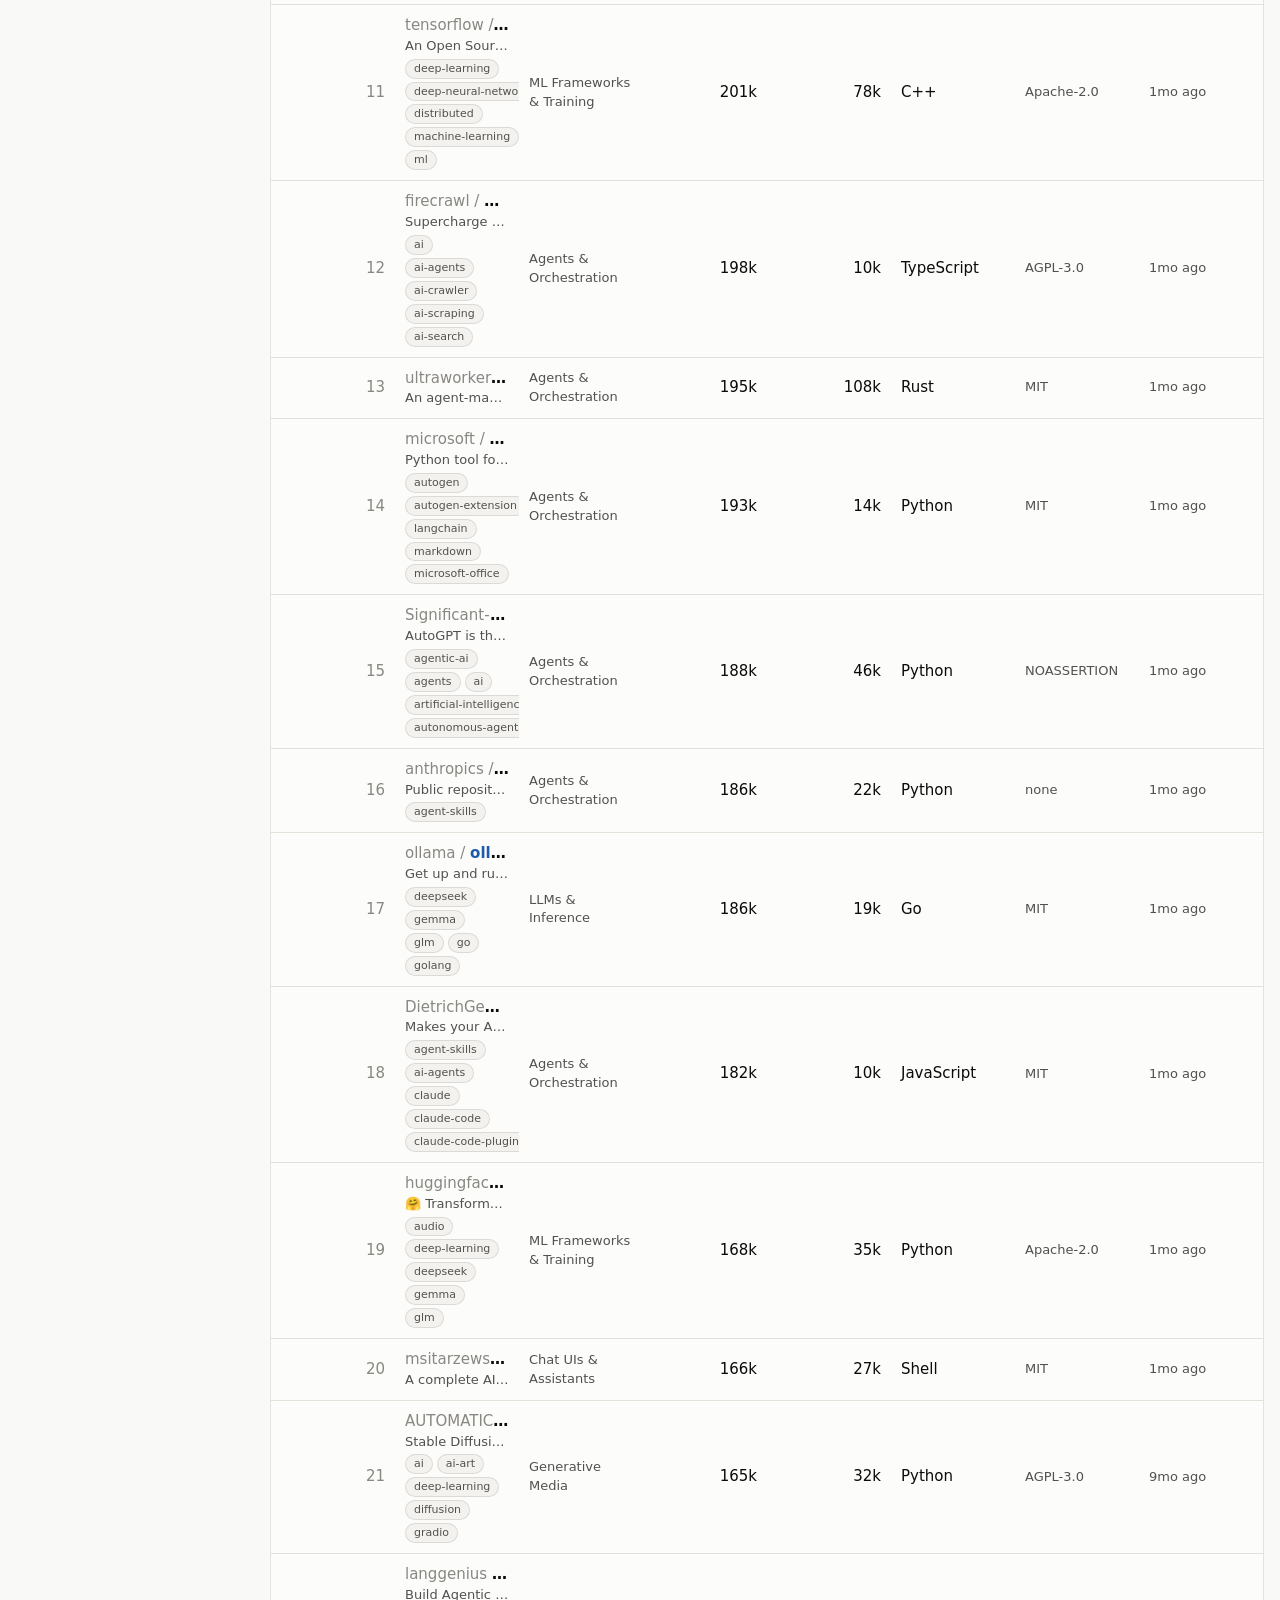
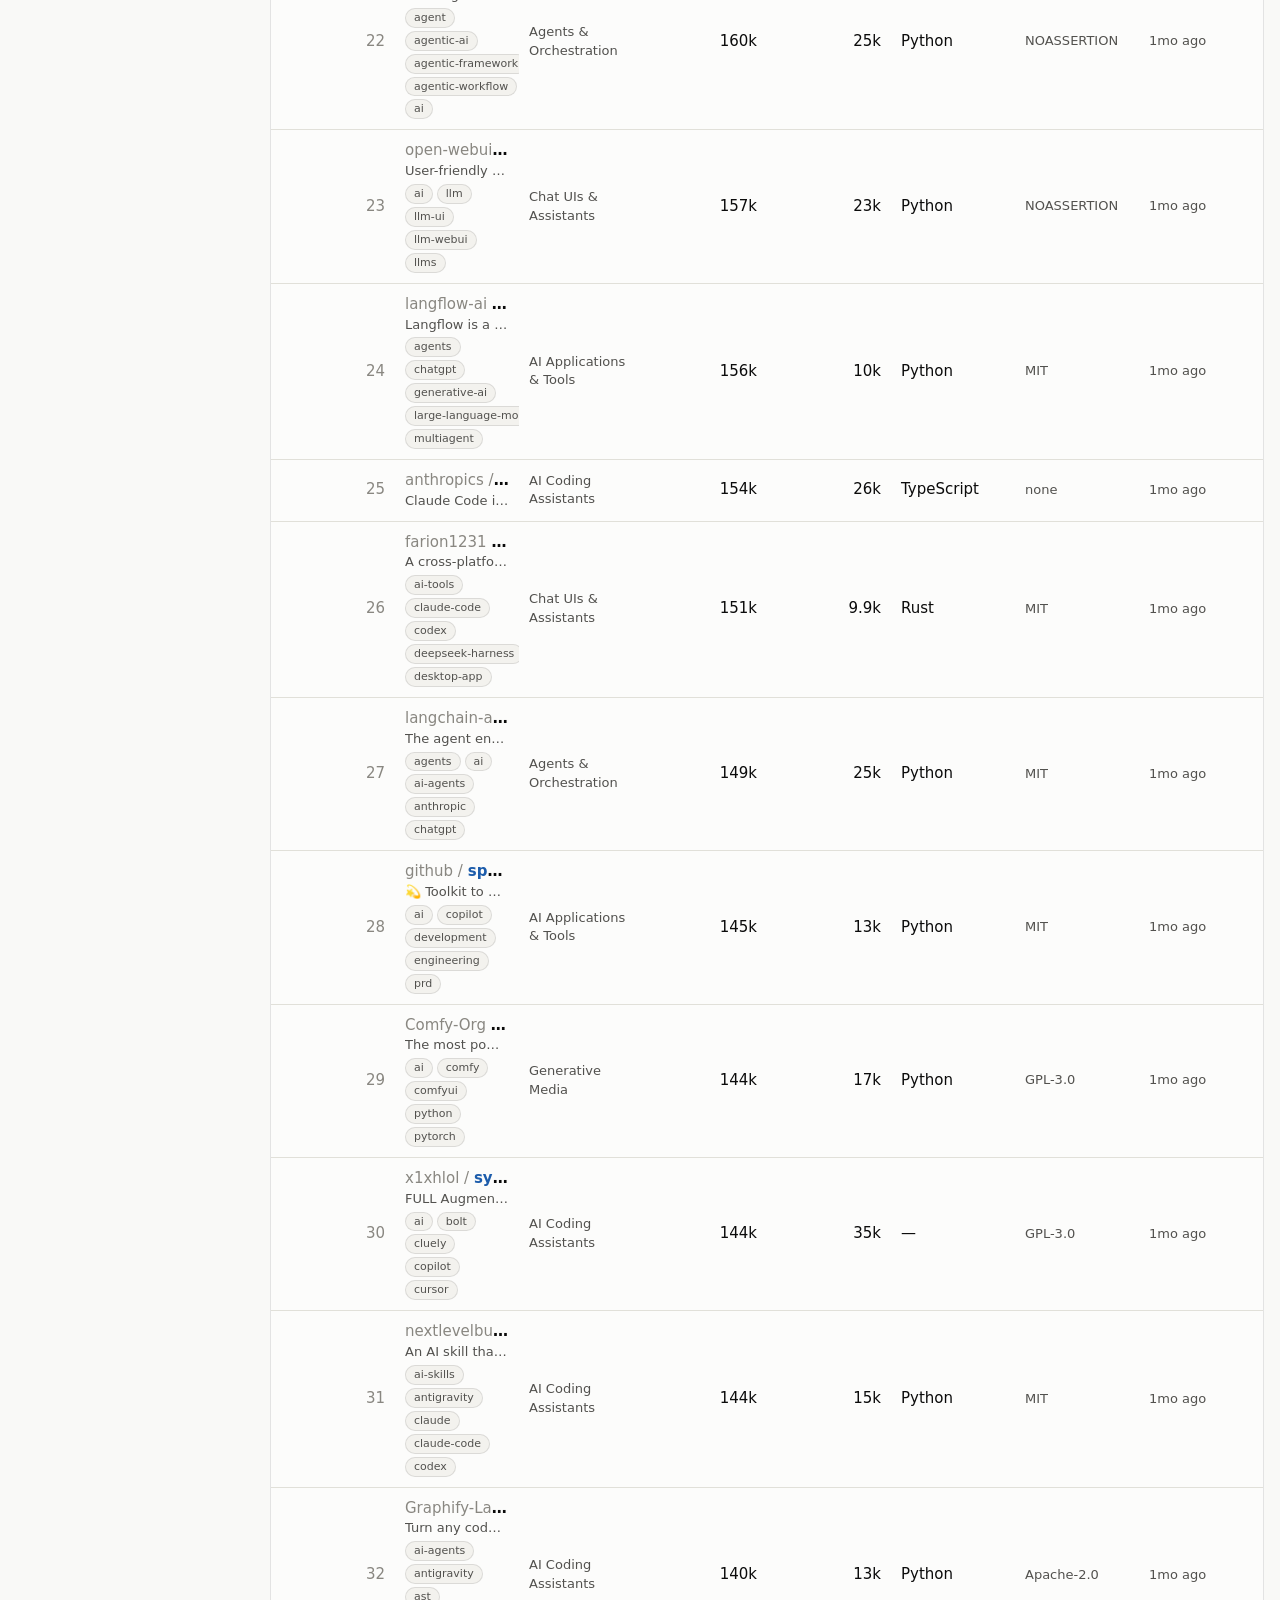
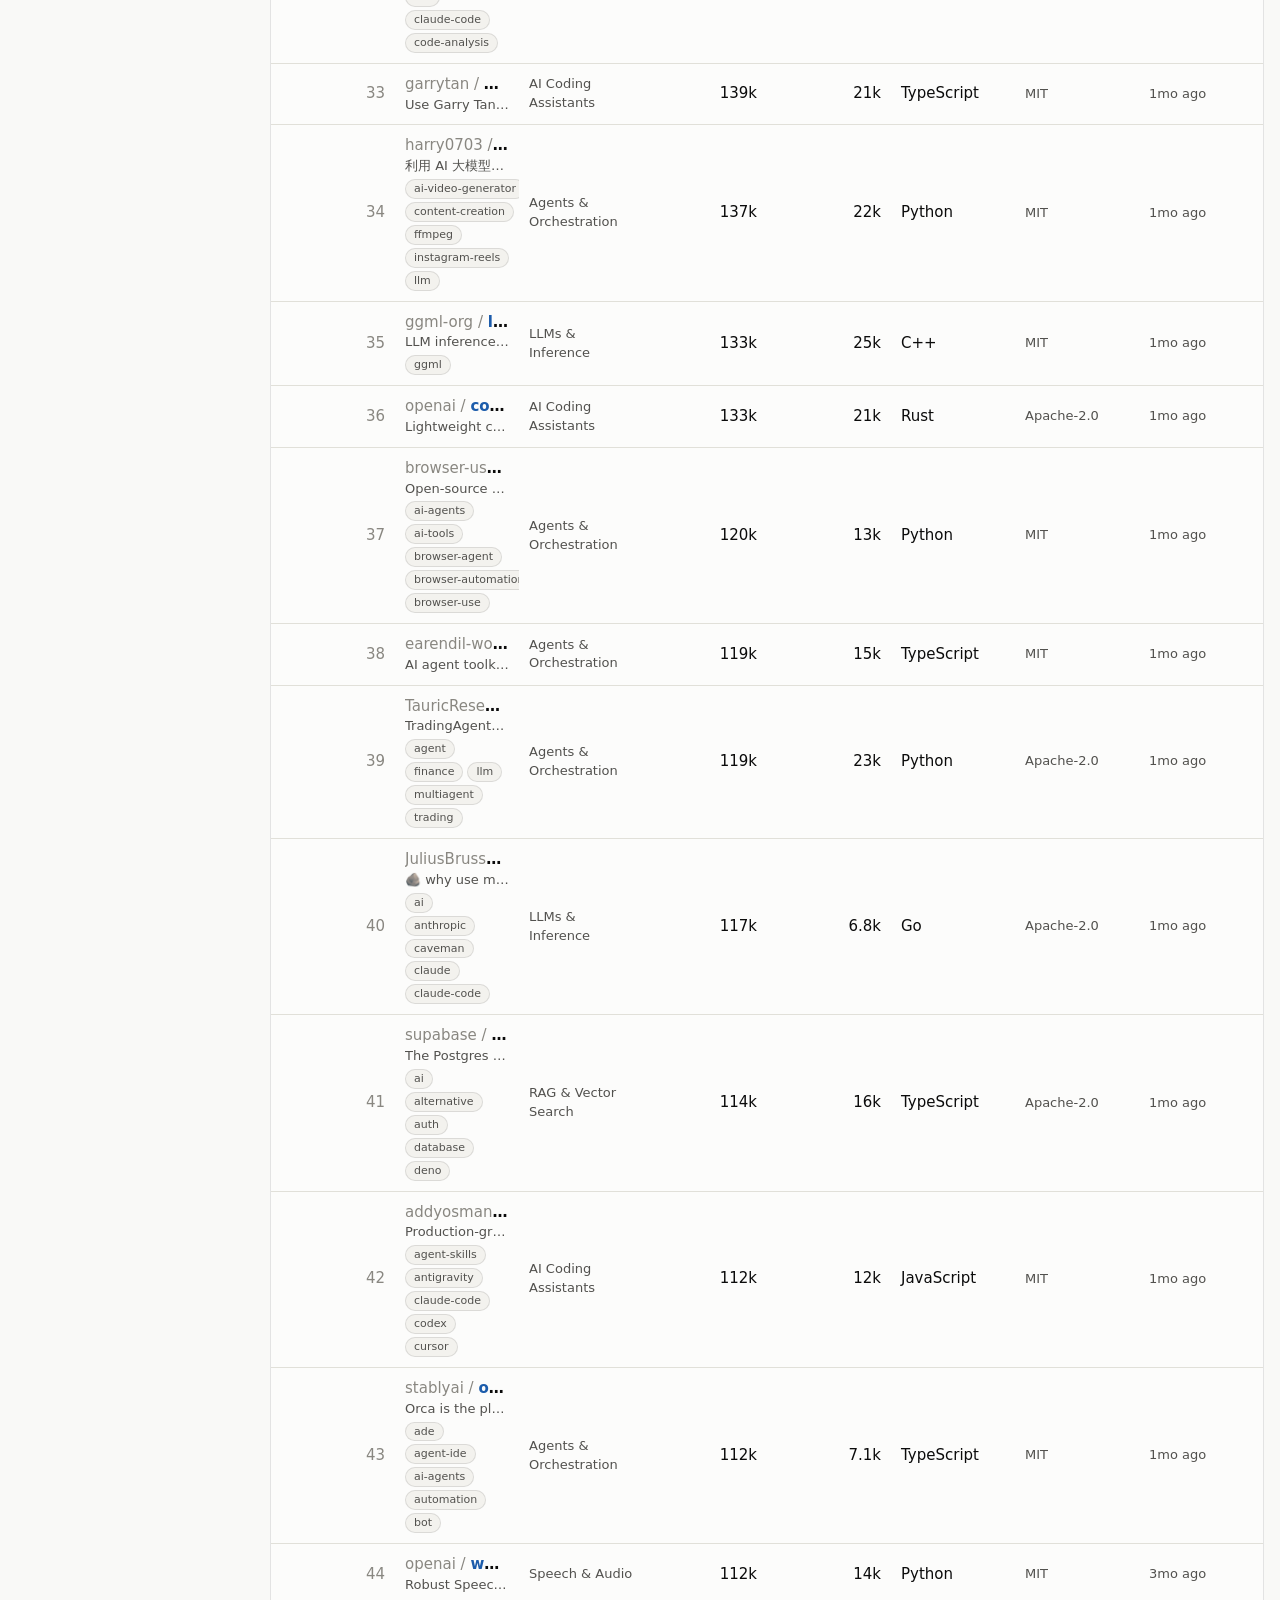
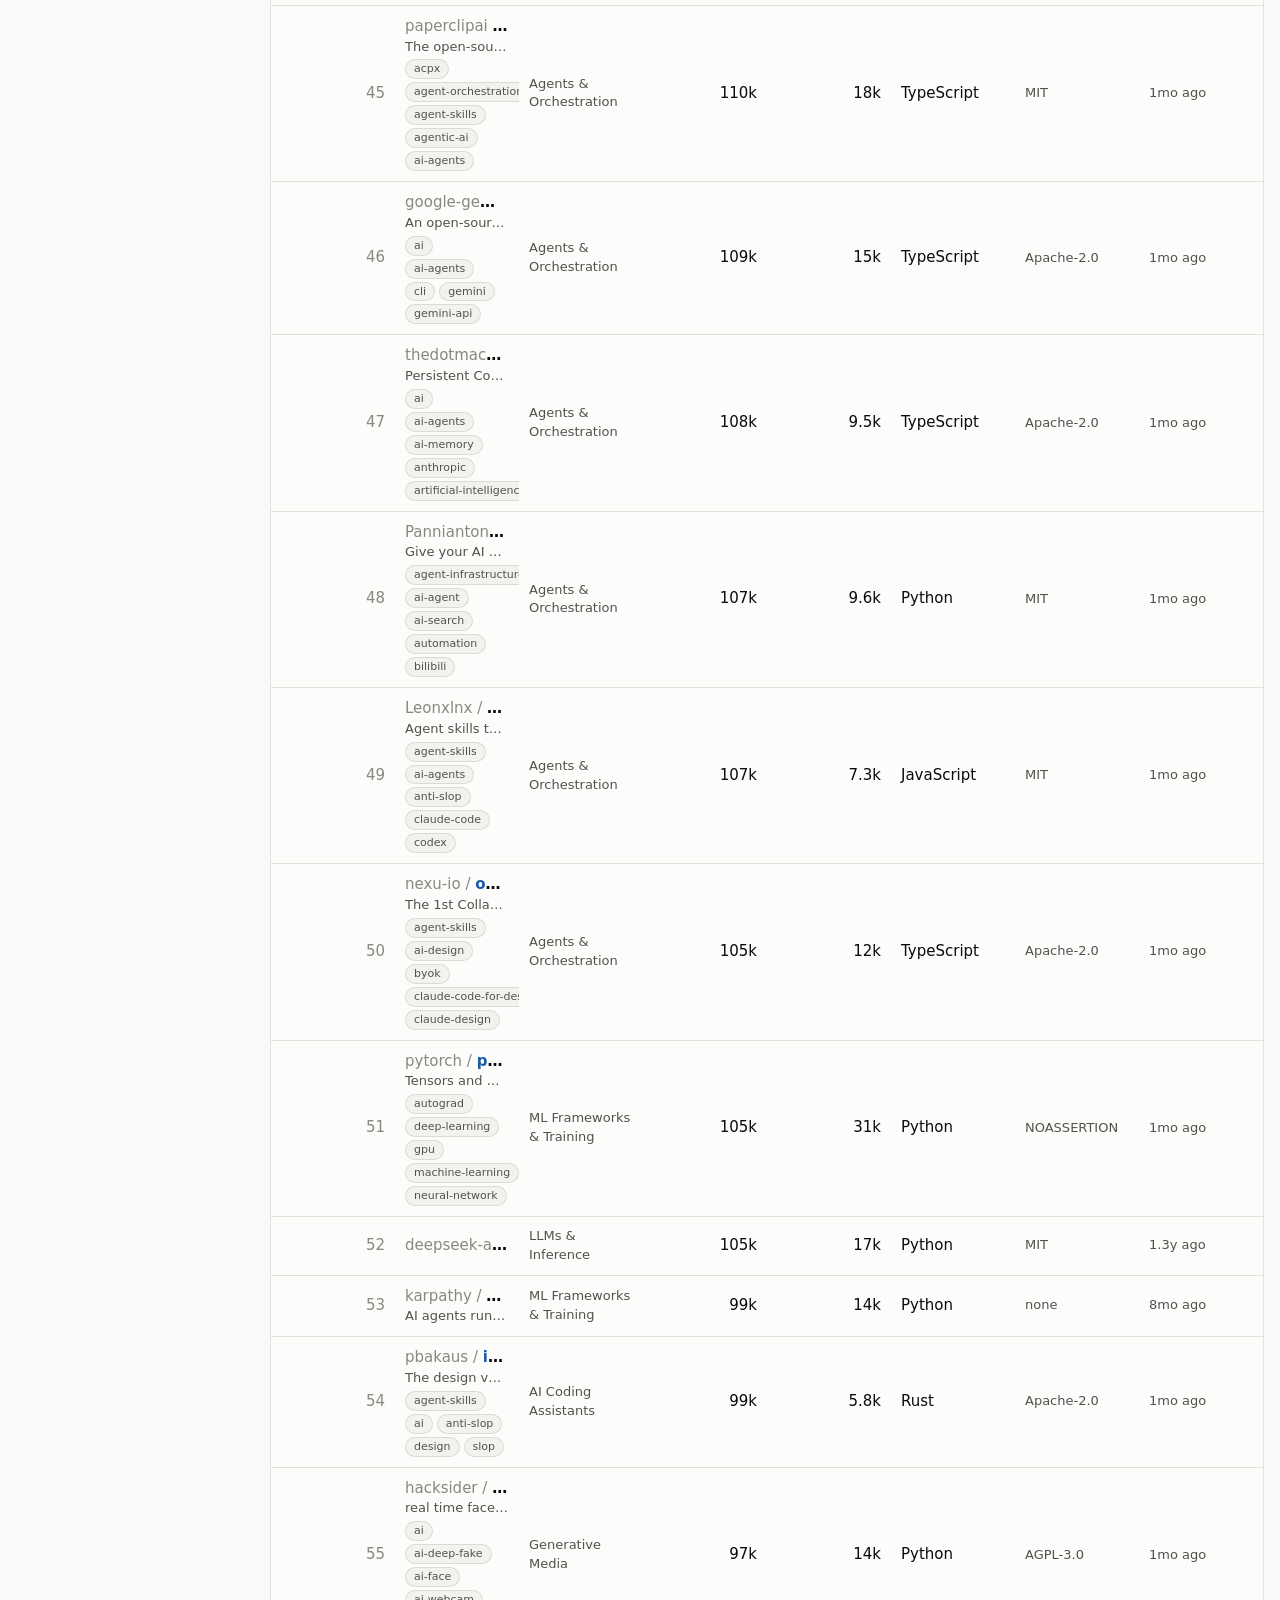
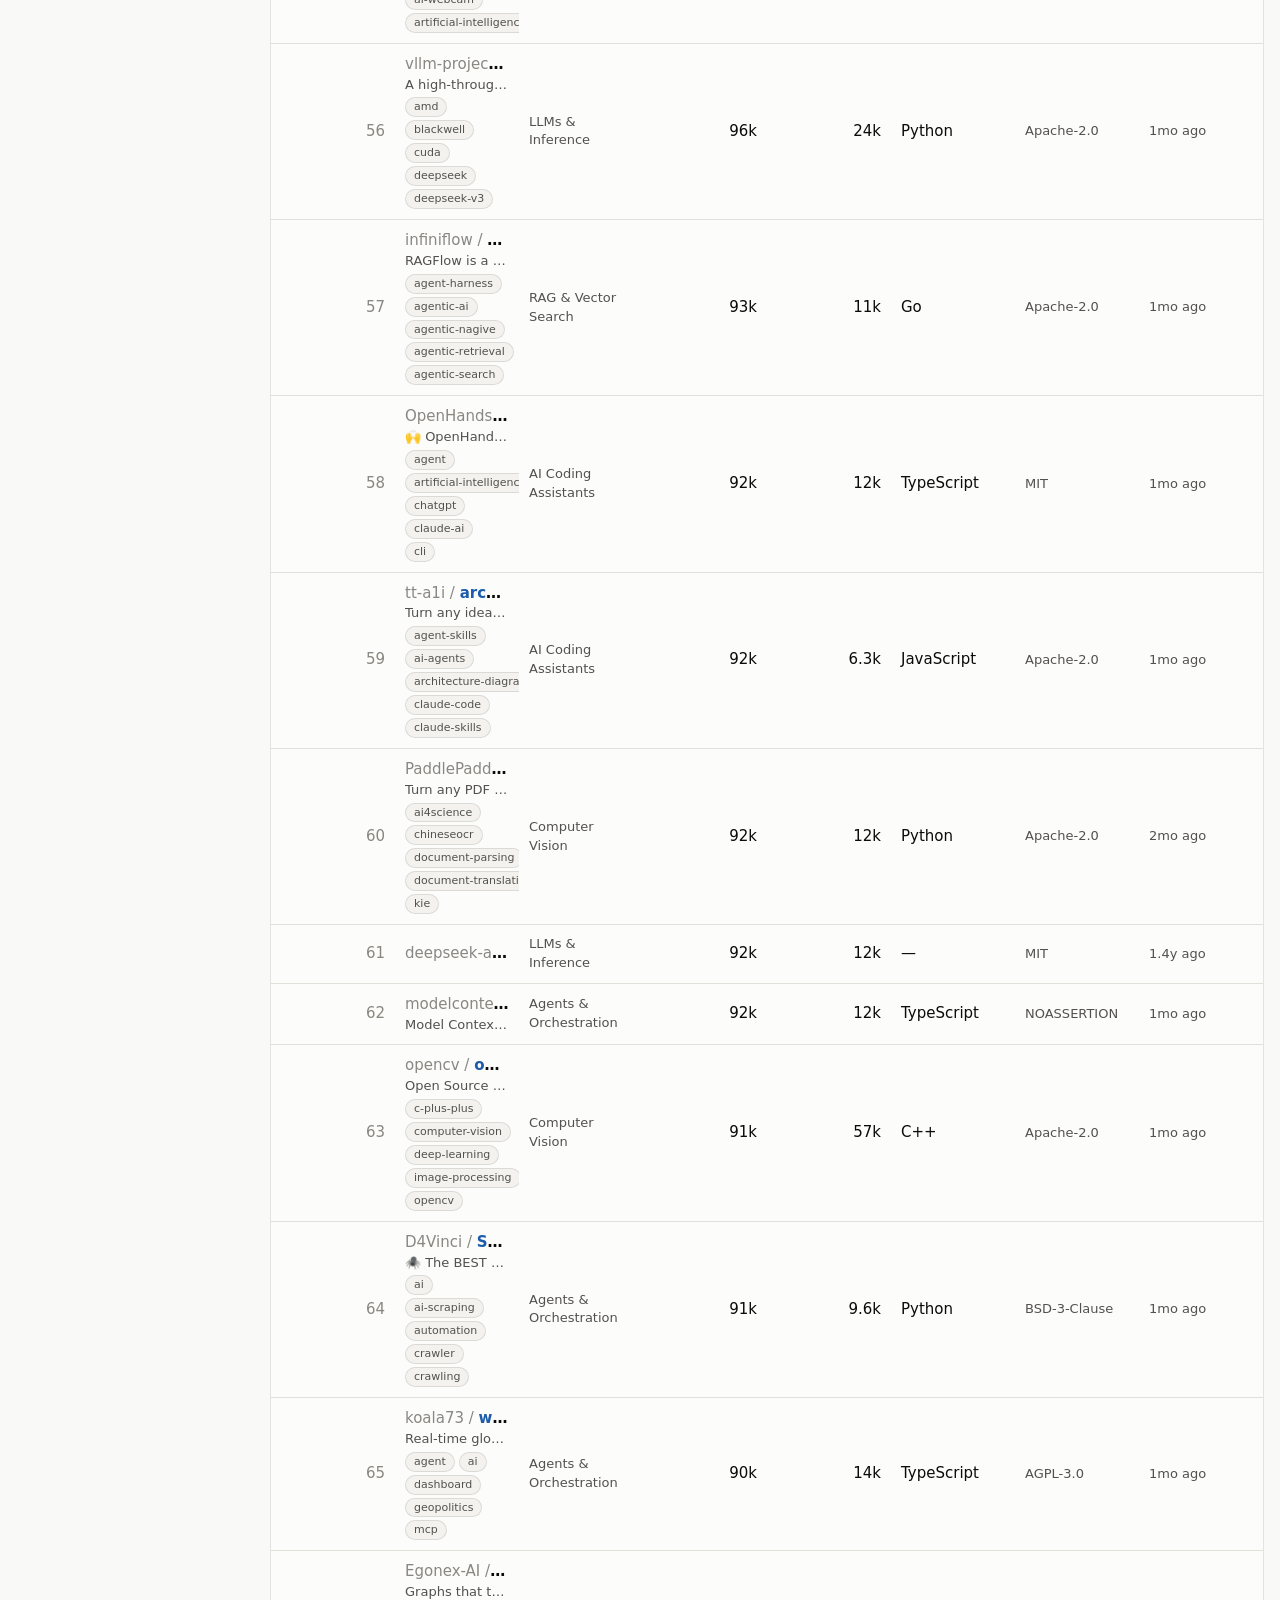
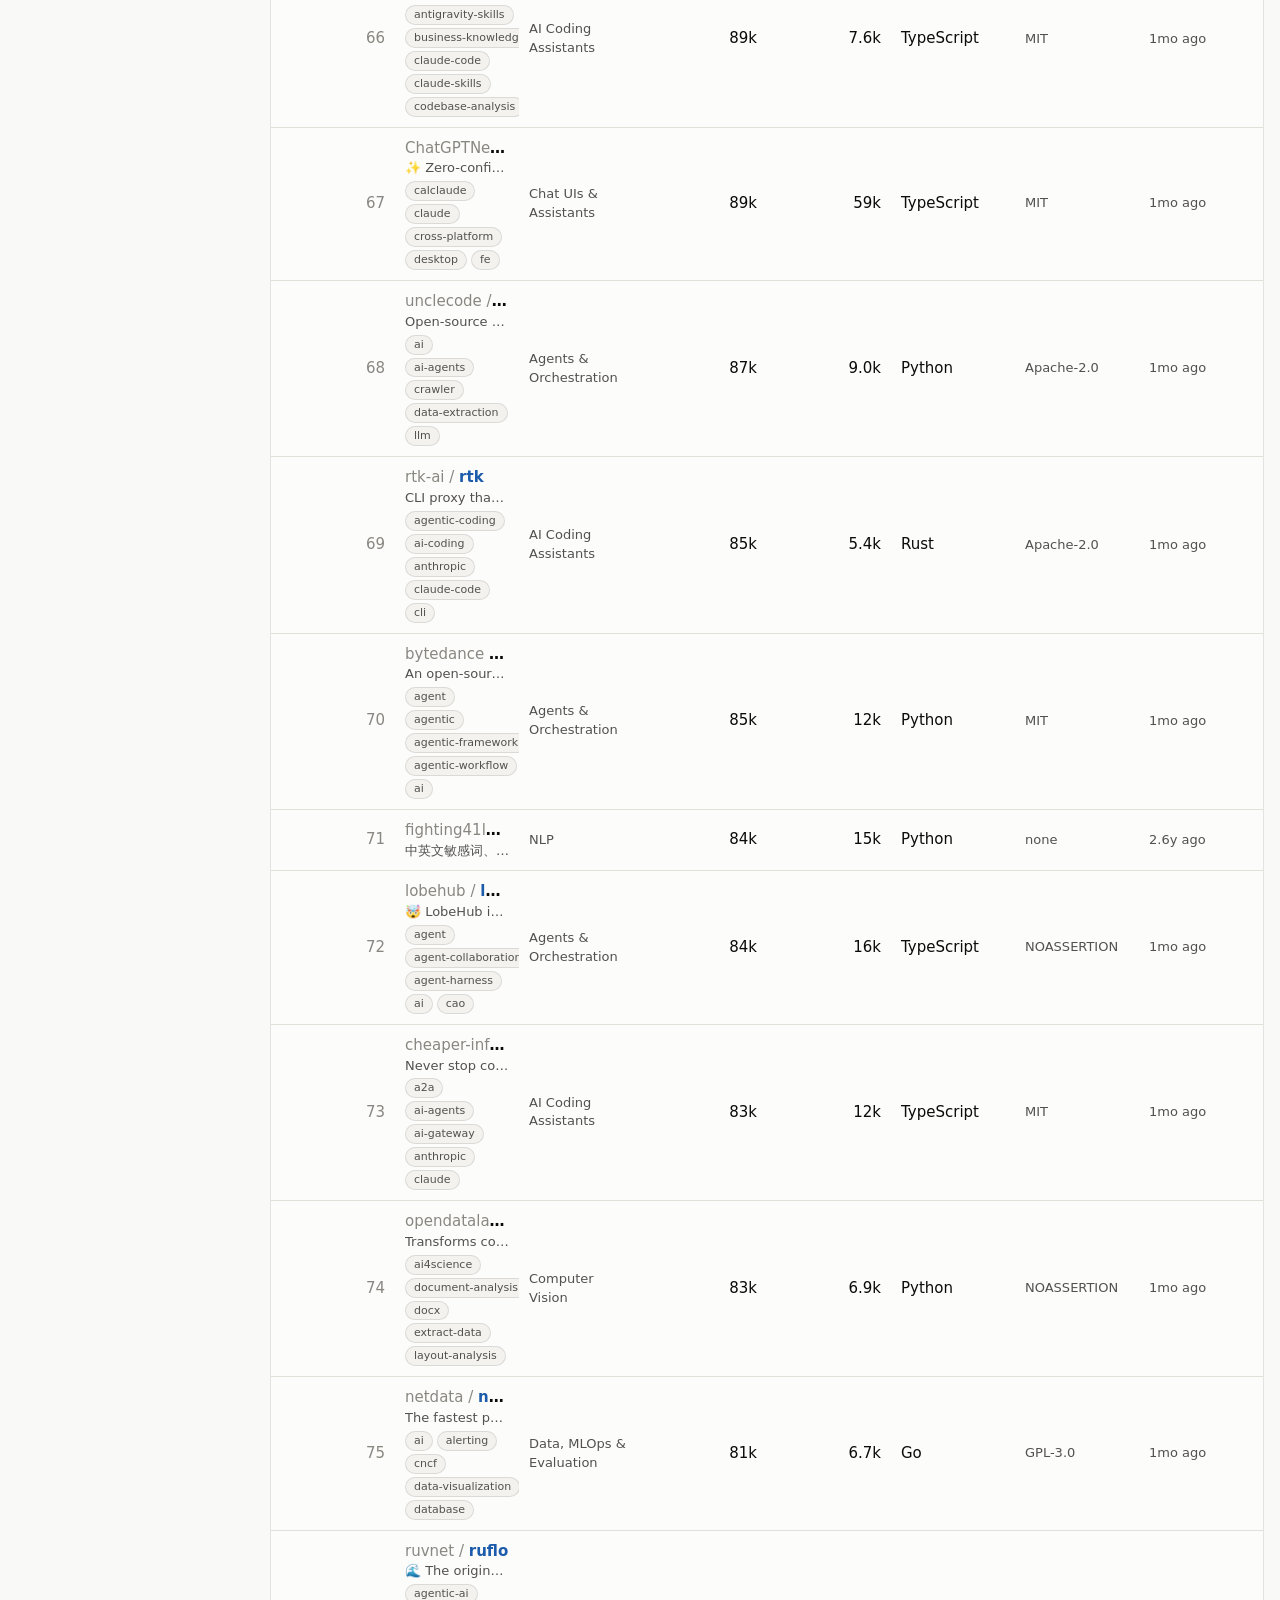
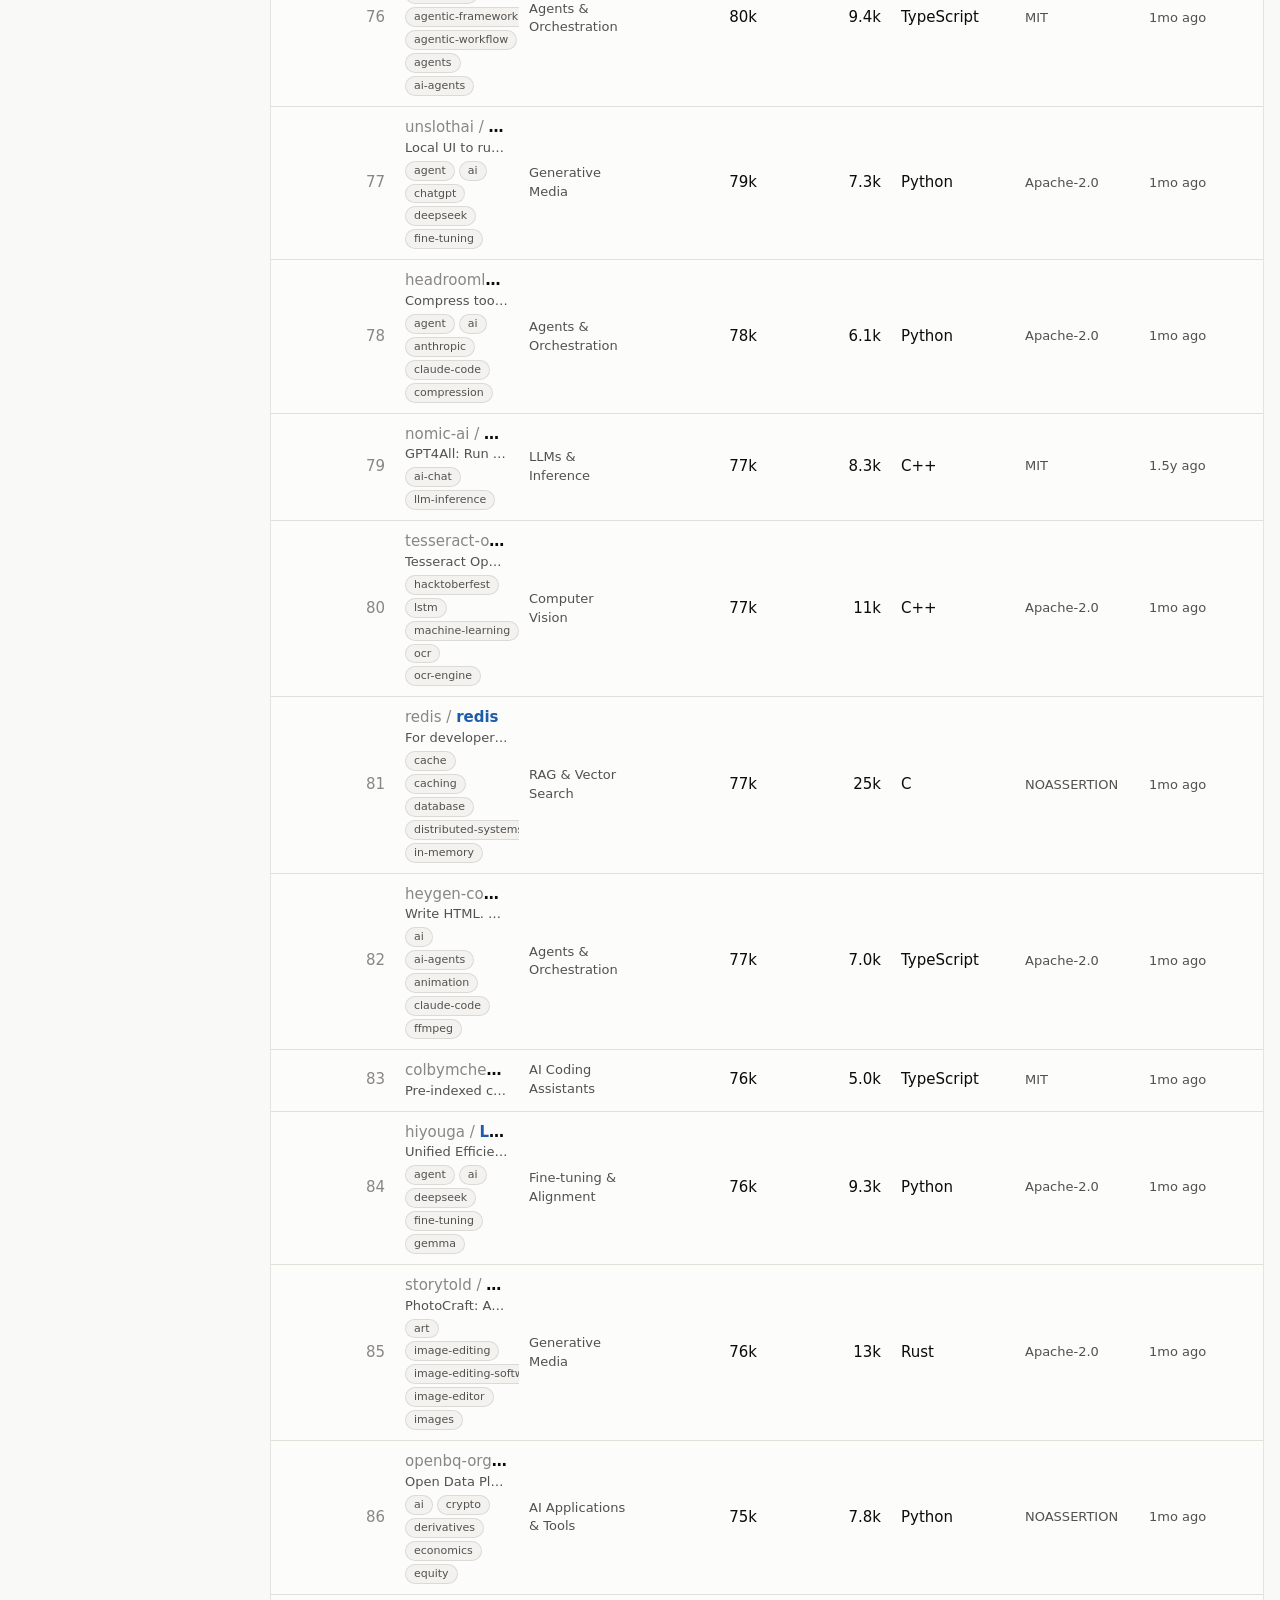
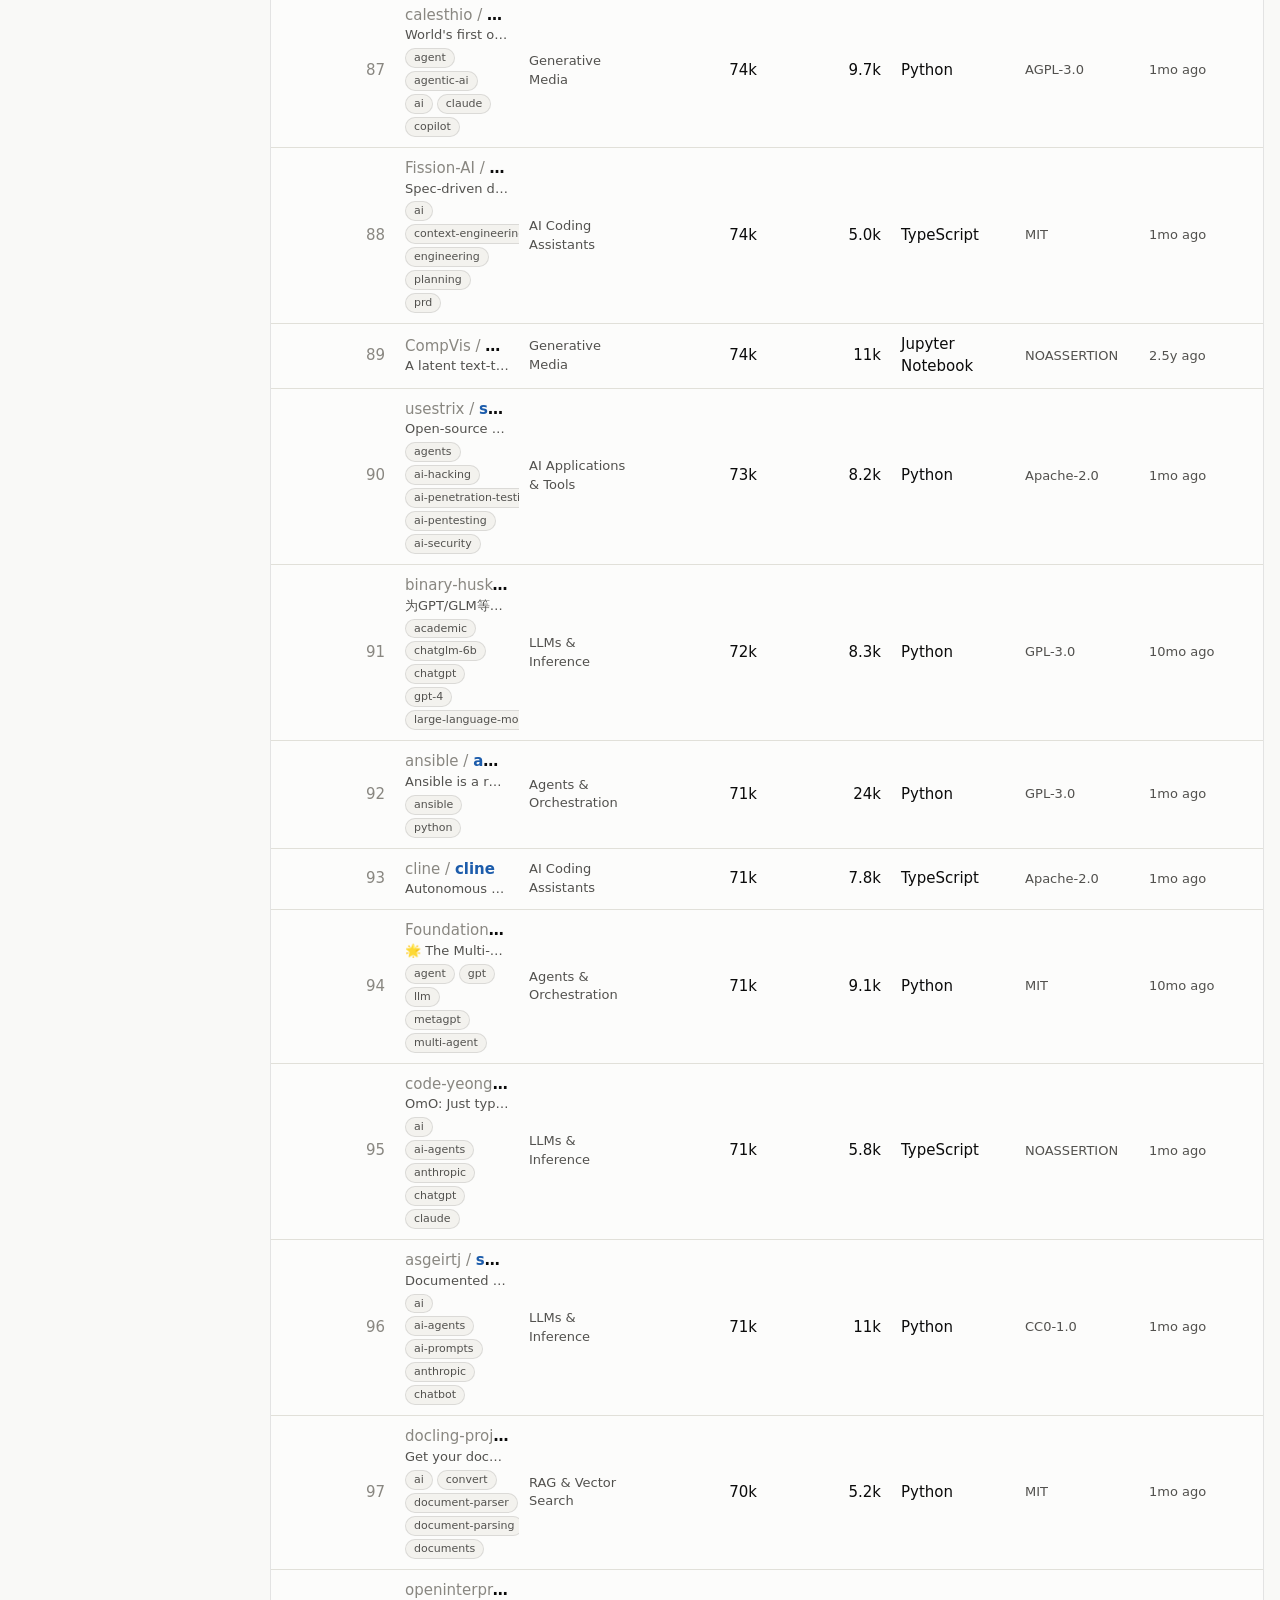
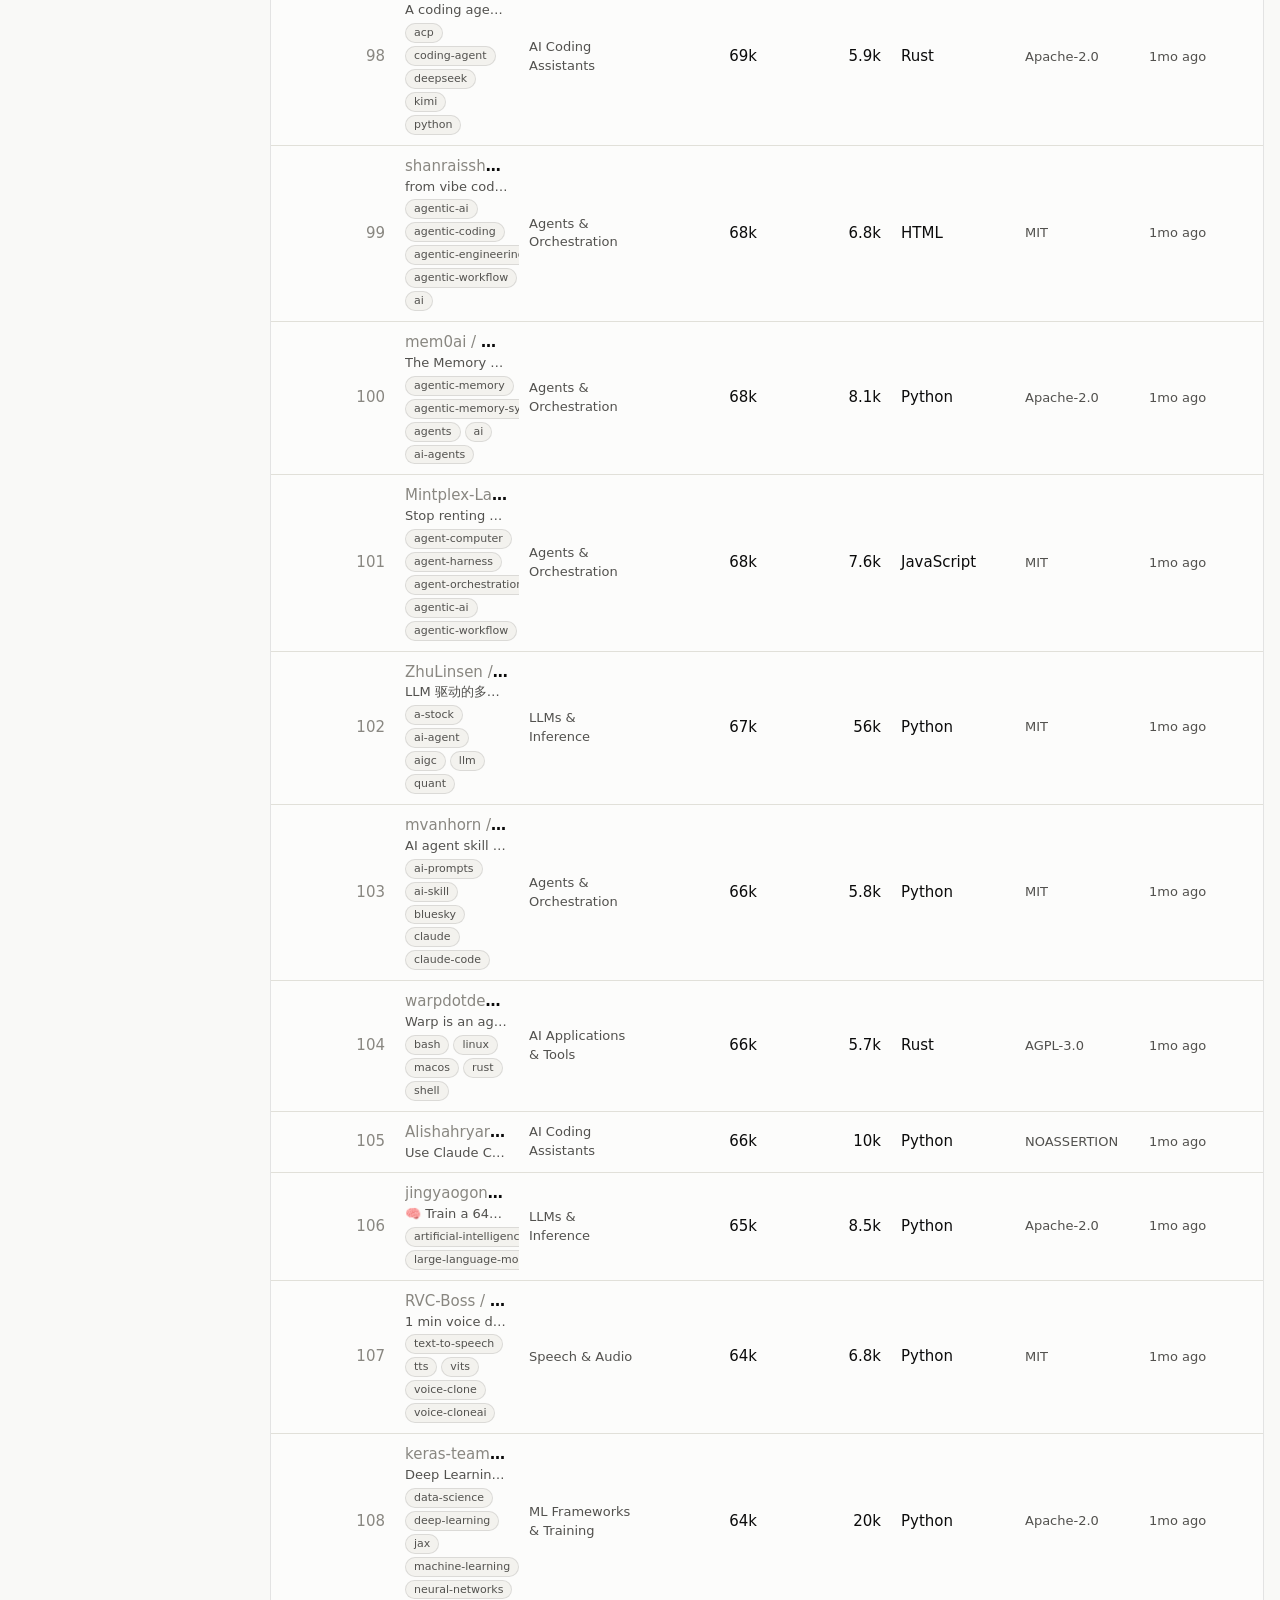
==== commit a17c5b9c: "Foundation attribution, band-coloured score meters and title tooltips Every page names the Open Inte" ====
--- a/site/catalog.html
+++ b/site/catalog.html
@@ -12,7 +12,7 @@
     <header class="topbar">
       <div class="brand">
         <div class="mark" aria-hidden="true">W</div>
-        <div><h1>OpenScores</h1><p>White Score leaderboard for open source AI projects on GitHub</p></div>
+        <div><h1>OpenScores</h1><p>White Score leaderboard for open source AI projects on GitHub · run by the <a href="https://openintelligence.foundation" rel="noopener">Open Intelligence Foundation</a></p></div>
       </div>
       <nav class="nav">
         <a href="./">Leaderboard</a>
--- a/site/styles.css
+++ b/site/styles.css
@@ -18,6 +18,8 @@
   --risk-track: #fbe3d8;
   --good: #006300;
   --bad: #d03b3b;
+  /* score bands (status palette: good / warning / critical, plus the neutral sequential hue) */
+  --band-strong: #0ca30c; --band-fair: #2a78d6; --band-weak: #fab219; --band-concern: #d03b3b;
   --track: #e9e8e2;
   --shadow: 0 12px 40px rgba(11, 11, 11, 0.12);
   --radius: 12px;
@@ -33,6 +35,7 @@
     --seq-100: #104281; --seq-250: #1c5cab; --seq-400: #3987e5; --seq-450: #3987e5; --seq-550: #6da7ec; --seq-700: #b7d3f6;
     --risk: #d95926; --risk-ink: #f0a07f; --risk-track: #3a2419;
     --good: #0ca30c; --bad: #e66767; --track: #2c2c2a;
+    --band-strong: #0ca30c; --band-fair: #3987e5; --band-weak: #fab219; --band-concern: #d03b3b;
     --shadow: 0 12px 40px rgba(0, 0, 0, 0.5);
   }
 }
@@ -44,6 +47,7 @@
   --seq-100: #104281; --seq-250: #1c5cab; --seq-400: #3987e5; --seq-450: #3987e5; --seq-550: #6da7ec; --seq-700: #b7d3f6;
   --risk: #d95926; --risk-ink: #f0a07f; --risk-track: #3a2419;
   --good: #0ca30c; --bad: #e66767; --track: #2c2c2a;
+  --band-strong: #0ca30c; --band-fair: #3987e5; --band-weak: #fab219; --band-concern: #d03b3b;
   --shadow: 0 12px 40px rgba(0, 0, 0, 0.5);
 }
 
@@ -94,7 +98,16 @@
 
 /* table */
 .table-wrap { background: var(--surface); border: 1px solid var(--border); border-radius: var(--radius); overflow: auto; }
-table { width: 100%; border-collapse: collapse; min-width: 980px; }
+table { width: 100%; border-collapse: collapse; table-layout: fixed; }
+/* fixed column widths: the project column takes whatever is left, so the
+   board never grows wider than the page. Columns that narrow screens hide
+   are all trailing ones, which keeps the fixed layout's cell-to-column
+   mapping intact. */
+col.c-rank { width: 44px; }
+col.c-main { width: 190px; }
+col.c-cat { width: 150px; }
+col.c-stars { width: 86px; }
+col.c-sub { width: 72px; }
 thead th {
   position: sticky; top: 0; background: var(--surface); z-index: 1; text-align: left; font-size: 12px;
   color: var(--muted); font-weight: 600; text-transform: uppercase; letter-spacing: 0.04em;
@@ -103,7 +116,7 @@
 thead th.num { text-align: right; }
 thead th[aria-sort="descending"], thead th[aria-sort="ascending"] { color: var(--ink); }
 thead th .arrow { display: inline-block; width: 1em; opacity: 0.6; }
-tbody td { padding: 10px 10px; border-bottom: 1px solid var(--grid); vertical-align: middle; }
+tbody td { padding: 10px 10px; border-bottom: 1px solid var(--grid); vertical-align: middle; overflow: hidden; }
 tbody tr { cursor: pointer; }
 tbody tr:hover { background: var(--surface-2); }
 tbody tr:focus-visible { outline: 2px solid var(--accent); outline-offset: -2px; }
@@ -112,25 +125,43 @@
 td.num { text-align: right; font-variant-numeric: tabular-nums; white-space: nowrap; }
 .proj .name { font-weight: 600; }
 .proj .owner { color: var(--muted); font-weight: 400; }
-.proj .desc { color: var(--ink-2); font-size: 13px; max-width: 460px; overflow: hidden; text-overflow: ellipsis; white-space: nowrap; }
+.proj .desc { color: var(--ink-2); font-size: 13px; max-width: 100%; overflow: hidden; text-overflow: ellipsis; white-space: nowrap; }
+.proj .name { overflow: hidden; text-overflow: ellipsis; white-space: nowrap; }
 .chip { display: inline-block; font-size: 11px; color: var(--ink-2); background: var(--surface-2); border: 1px solid var(--border); border-radius: 999px; padding: 1px 8px; margin: 3px 4px 0 0; white-space: nowrap; }
-.cat { font-size: 13px; color: var(--ink-2); white-space: nowrap; }
-
-/* score cell: number + thin meter */
+.cat { font-size: 13px; color: var(--ink-2); }
+
+/* score cells. The overall score is the primary figure: large number, full
+   meter and 7-day delta. The five dimension scores are secondary: a small
+   muted number over a short thin meter, so all of them fit without scrolling. */
 .score { display: grid; grid-template-columns: 34px 1fr; align-items: center; gap: 4px 8px; min-width: 104px; }
 .score .d { grid-column: 2; font-size: 11px; line-height: 1; margin-top: -2px; }
 .score .v { font-variant-numeric: tabular-nums; text-align: right; font-weight: 600; }
 .meter { height: 6px; border-radius: 4px; background: var(--track); overflow: hidden; }
-.meter > i { display: block; height: 100%; border-radius: 4px; background: var(--seq-450); }
-.meter.risk > i { background: var(--risk); }
-.meter.risk { background: var(--risk-track); }
-.score.overall .v { font-size: 16px; }
+.meter > i { display: block; height: 100%; border-radius: 4px; background: var(--band-fair); }
+.meter.b-strong > i, .dot.b-strong { background: var(--band-strong); }
+.meter.b-fair > i, .dot.b-fair { background: var(--band-fair); }
+.meter.b-weak > i, .dot.b-weak { background: var(--band-weak); }
+.meter.b-concern > i, .dot.b-concern { background: var(--band-concern); }
+.score[title] { cursor: help; }
+.score.overall { grid-template-columns: 52px 1fr; min-width: 150px; }
+.score.overall .v { font-size: 22px; font-weight: 700; letter-spacing: -0.5px; line-height: 1; color: var(--ink); }
+.score.overall .meter { height: 8px; }
+thead th.main { color: var(--ink-2); white-space: normal; overflow: hidden; }
+.score.sub { display: block; min-width: 0; width: 58px; }
+.score.sub .v { display: block; text-align: left; font-size: 13px; font-weight: 500; color: var(--ink-2); line-height: 1.2; }
+.score.sub .meter { height: 3px; width: 48px; margin-top: 3px; }
+thead th.sub { text-transform: none; letter-spacing: 0; font-size: 11px; font-weight: 500; padding-left: 10px; white-space: normal; }
+td.sub { padding-left: 10px; padding-right: 6px; }
 .delta { font-size: 11px; font-variant-numeric: tabular-nums; margin-left: 4px; white-space: nowrap; }
 .delta.up { color: var(--good); }
 .delta.down { color: var(--bad); }
 .delta.flat { color: var(--muted); }
 
 .empty { padding: 40px; text-align: center; color: var(--muted); }
+.legend { display: flex; flex-wrap: wrap; gap: 6px 16px; align-items: center; color: var(--muted); font-size: 12px; margin: 10px 2px 0; }
+.legend-title { color: var(--ink-2); font-weight: 600; text-transform: uppercase; letter-spacing: 0.04em; font-size: 11px; }
+.legend .dot { display: inline-block; width: 10px; height: 10px; border-radius: 50%; margin-right: 6px; vertical-align: -1px; }
+.legend-note { flex-basis: 100%; }
 .foot { color: var(--muted); font-size: 12px; padding: 18px 0 40px; }
 
 /* detail drawer */
@@ -152,6 +183,9 @@
 .card .label { color: var(--muted); font-size: 11px; text-transform: uppercase; letter-spacing: 0.04em; }
 .card .value { font-size: 26px; font-weight: 600; line-height: 1.1; margin: 2px 0; }
 .card .band { color: var(--ink-2); font-size: 12px; }
+.card .meter { height: 5px; margin: 4px 0 6px; }
+.card.overall .meter { height: 8px; max-width: 260px; }
+.card[title], .row[title] { cursor: help; }
 .card.overall { grid-column: 1 / -1; display: grid; grid-template-columns: auto 1fr; gap: 16px; align-items: center; }
 .card.overall .value { font-size: 40px; }
 .spark { width: 100%; height: 64px; display: block; }
@@ -189,8 +223,24 @@
 .prose th, .prose td { text-align: left; padding: 6px 8px; border-bottom: 1px solid var(--grid); vertical-align: top; }
 .prose th { color: var(--muted); font-size: 12px; text-transform: uppercase; letter-spacing: 0.04em; }
 
+/* Narrow screens: keep the board readable without horizontal scrolling. The
+   secondary dimension scores and the category move into the project drawer. */
+@media (max-width: 1100px) {
+  th.sub, td.sub, th.cat-col, td.cat-col { display: none; }
+  col.c-cat, col.c-sub { width: 0; }
+  col.c-main { width: 150px; }
+  .score.overall { min-width: 120px; }
+}
 @media (max-width: 720px) {
   .brand p { display: none; }
+  col.c-main { width: 108px; }
+  col.c-stars { width: 62px; }
+  tbody td, thead th { padding-left: 8px; padding-right: 8px; }
+  .score.overall { grid-template-columns: 44px 1fr; min-width: 0; }
+  .score.overall .v { font-size: 19px; }
+  .score.overall .d { display: none; }
+  .proj .chip { display: none; }
+  td.num .delta { display: block; margin-left: 0; }
   .row { grid-template-columns: 1fr 44px 52px; }
   .row .meter { grid-column: 1 / -1; }
   .drawer { padding: 14px 16px 40px; }
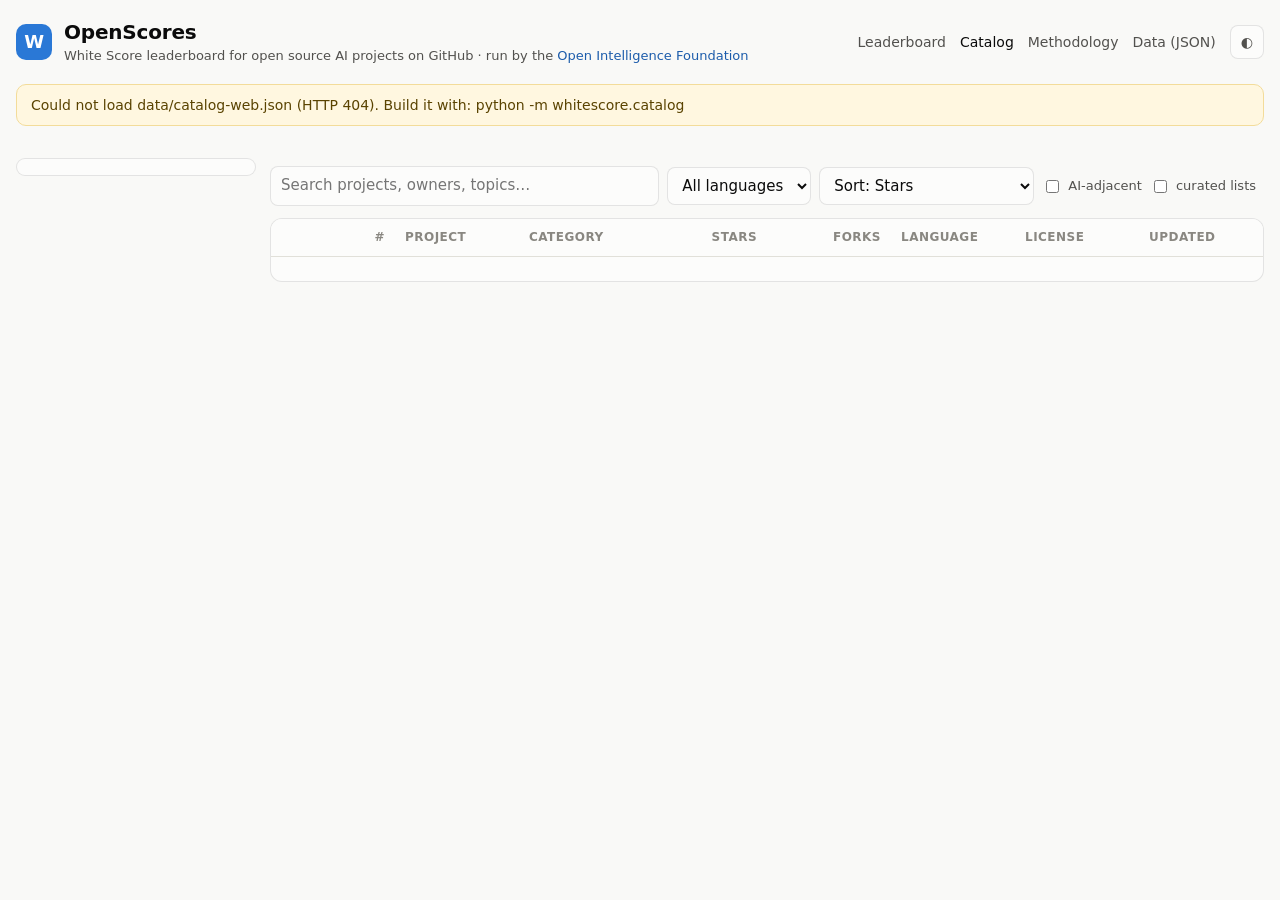
==== commit e1a876cc: "Track 2,000 projects on a four-hourly refresh; page the leaderboard at 50 rows; widen the dimension " ====
--- a/site/catalog.html
+++ b/site/catalog.html
@@ -12,7 +12,7 @@
     <header class="topbar">
       <div class="brand">
         <div class="mark" aria-hidden="true">W</div>
-        <div><h1>OpenScores</h1><p>White Score leaderboard for open source AI projects on GitHub · run by the <a href="https://openintelligence.foundation" rel="noopener">Open Intelligence Foundation</a></p></div>
+        <div><h1>OpenScores</h1><p>White Score leaderboard for open source AI projects on GitHub · run by the <a href="https://openintelligence.foundation" target="_blank" rel="noopener">Open Intelligence Foundation</a></p></div>
       </div>
       <nav class="nav">
         <a href="./">Leaderboard</a>
--- a/site/styles.css
+++ b/site/styles.css
@@ -107,7 +107,7 @@
 col.c-main { width: 190px; }
 col.c-cat { width: 150px; }
 col.c-stars { width: 86px; }
-col.c-sub { width: 72px; }
+col.c-sub { width: 86px; }      /* fits "Sustainability" at 11px with 6px padding */
 thead th {
   position: sticky; top: 0; background: var(--surface); z-index: 1; text-align: left; font-size: 12px;
   color: var(--muted); font-weight: 600; text-transform: uppercase; letter-spacing: 0.04em;
@@ -150,8 +150,8 @@
 .score.sub { display: block; min-width: 0; width: 58px; }
 .score.sub .v { display: block; text-align: left; font-size: 13px; font-weight: 500; color: var(--ink-2); line-height: 1.2; }
 .score.sub .meter { height: 3px; width: 48px; margin-top: 3px; }
-thead th.sub { text-transform: none; letter-spacing: 0; font-size: 11px; font-weight: 500; padding-left: 10px; white-space: normal; }
-td.sub { padding-left: 10px; padding-right: 6px; }
+thead th.sub { text-transform: none; letter-spacing: 0; font-size: 11px; font-weight: 500; padding-left: 6px; padding-right: 6px; white-space: normal; }
+td.sub { padding-left: 6px; padding-right: 6px; }
 .delta { font-size: 11px; font-variant-numeric: tabular-nums; margin-left: 4px; white-space: nowrap; }
 .delta.up { color: var(--good); }
 .delta.down { color: var(--bad); }
@@ -259,6 +259,10 @@
 table.catalog { min-width: 900px; }
 table.catalog thead th { cursor: default; }
 .more-wrap { padding: 12px; text-align: center; }
+.pager { display: flex; flex-wrap: wrap; gap: 8px; align-items: center; justify-content: center; padding: 12px; border-top: 1px solid var(--grid); }
+.pager .page-info { color: var(--ink-2); font-size: 13px; font-variant-numeric: tabular-nums; min-width: 180px; text-align: center; }
+.icon-btn:disabled { opacity: 0.4; cursor: default; }
+.icon-btn:disabled:hover { color: var(--ink-2); }
 @media (max-width: 900px) {
   .catalog-layout { grid-template-columns: 1fr; }
   .cats { position: static; flex-direction: row; flex-wrap: wrap; }
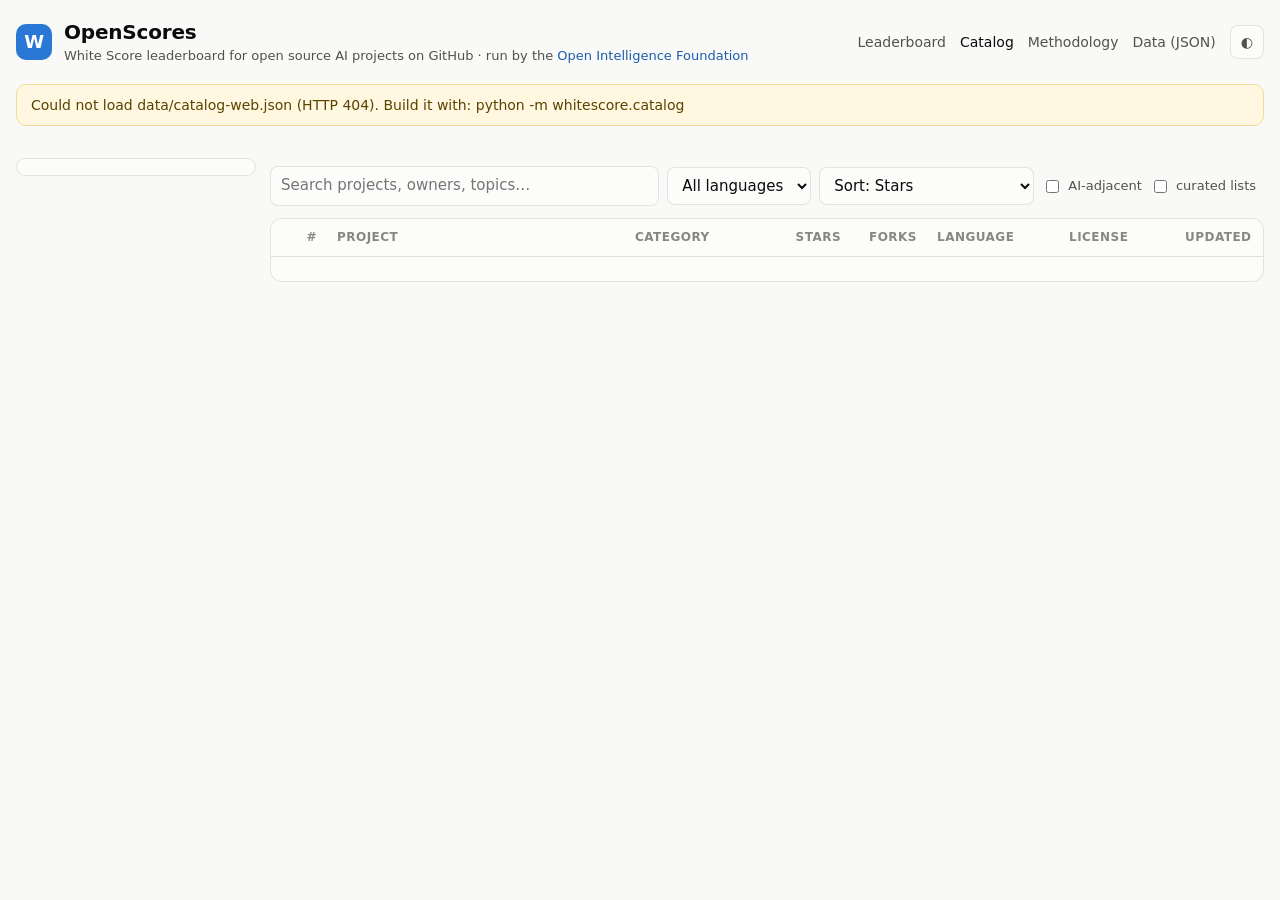
==== commit 04270689: "Catalog: sort by clicking column headers, and size the columns Every catalog column except the posit" ====
--- a/site/catalog.html
+++ b/site/catalog.html
@@ -38,6 +38,9 @@
             <option value="created">Sort: Newest</option>
             <option value="forks">Sort: Forks</option>
             <option value="name">Sort: Name</option>
+            <option value="category">Sort: Category</option>
+            <option value="language">Sort: Language</option>
+            <option value="license">Sort: License</option>
           </select>
           <label class="check"><input type="checkbox" id="adjacent"> AI-adjacent</label>
           <label class="check"><input type="checkbox" id="lists"> curated lists</label>
@@ -45,7 +48,19 @@
         </div>
         <div class="table-wrap">
           <table id="board" class="catalog">
-            <thead><tr><th class="num">#</th><th>Project</th><th>Category</th><th class="num">Stars</th><th class="num">Forks</th><th>Language</th><th>License</th><th>Updated</th></tr></thead>
+            <colgroup>
+              <col class="k-rank"><col class="k-proj"><col class="k-cat"><col class="k-num" span="2"><col class="k-lang"><col class="k-lic"><col class="k-date">
+            </colgroup>
+            <thead><tr>
+              <th class="num" title="Position in the current sort">#</th>
+              <th data-sort="name" title="Sort by name">Project</th>
+              <th data-sort="category" title="Sort by category">Category</th>
+              <th class="num" data-sort="stars" title="Sort by stars">Stars</th>
+              <th class="num" data-sort="forks" title="Sort by forks">Forks</th>
+              <th data-sort="language" title="Sort by language">Language</th>
+              <th data-sort="license" title="Sort by license">License</th>
+              <th data-sort="pushed" title="Sort by last push">Updated</th>
+            </tr></thead>
             <tbody id="rows"></tbody>
           </table>
           <div id="empty" class="empty" hidden>No projects match.</div>
--- a/site/styles.css
+++ b/site/styles.css
@@ -103,10 +103,10 @@
    board never grows wider than the page. Columns that narrow screens hide
    are all trailing ones, which keeps the fixed layout's cell-to-column
    mapping intact. */
-col.c-rank { width: 44px; }
+col.c-rank { width: 68px; }      /* four-digit ranks (37px at 15px) plus 10px padding each side */
 col.c-main { width: 190px; }
 col.c-cat { width: 150px; }
-col.c-stars { width: 86px; }
+col.c-stars { width: 96px; }     /* "1.2M" plus its 7-day delta on a second line */
 col.c-sub { width: 86px; }      /* fits "Sustainability" at 11px with 6px padding */
 thead th {
   position: sticky; top: 0; background: var(--surface); z-index: 1; text-align: left; font-size: 12px;
@@ -121,8 +121,11 @@
 tbody tr:hover { background: var(--surface-2); }
 tbody tr:focus-visible { outline: 2px solid var(--accent); outline-offset: -2px; }
 tbody tr:last-child td { border-bottom: none; }
-td.rank { color: var(--muted); font-variant-numeric: tabular-nums; width: 44px; text-align: right; }
+td.rank { color: var(--muted); font-variant-numeric: tabular-nums; text-align: right; }
 td.num { text-align: right; font-variant-numeric: tabular-nums; white-space: nowrap; }
+/* the star delta sits under the count, like the overall score's delta, so the
+   column never has to hold "152k ▲ 1.2k" on one line */
+td.num .delta { display: block; margin-left: 0; }
 .proj .name { font-weight: 600; }
 .proj .owner { color: var(--muted); font-weight: 400; }
 .proj .desc { color: var(--ink-2); font-size: 13px; max-width: 100%; overflow: hidden; text-overflow: ellipsis; white-space: nowrap; }
@@ -233,14 +236,14 @@
 }
 @media (max-width: 720px) {
   .brand p { display: none; }
+  col.c-rank { width: 58px; }
   col.c-main { width: 108px; }
-  col.c-stars { width: 62px; }
+  col.c-stars { width: 68px; }
   tbody td, thead th { padding-left: 8px; padding-right: 8px; }
   .score.overall { grid-template-columns: 44px 1fr; min-width: 0; }
   .score.overall .v { font-size: 19px; }
   .score.overall .d { display: none; }
   .proj .chip { display: none; }
-  td.num .delta { display: block; margin-left: 0; }
   .row { grid-template-columns: 1fr 44px 52px; }
   .row .meter { grid-column: 1 / -1; }
   .drawer { padding: 14px 16px 40px; }
@@ -257,7 +260,16 @@
 .cat-btn.active b { color: var(--ink-2); }
 .check { display: inline-flex; align-items: center; gap: 6px; font-size: 13px; color: var(--ink-2); white-space: nowrap; }
 table.catalog { min-width: 900px; }
-table.catalog thead th { cursor: default; }
+/* catalog columns: everything but the project column has a fixed width wide
+   enough for its longest value ("Jupyter Notebook", "NOASSERTION", "1.9y ago"),
+   and the project column takes the rest */
+table.catalog col.k-rank { width: 56px; }
+table.catalog col.k-cat { width: 150px; }
+table.catalog col.k-num { width: 76px; }
+table.catalog col.k-lang { width: 132px; }
+table.catalog col.k-lic { width: 116px; }
+table.catalog col.k-date { width: 88px; }
+table.catalog thead th:not([data-sort]) { cursor: default; }
 .more-wrap { padding: 12px; text-align: center; }
 .pager { display: flex; flex-wrap: wrap; gap: 8px; align-items: center; justify-content: center; padding: 12px; border-top: 1px solid var(--grid); }
 .pager .page-info { color: var(--ink-2); font-size: 13px; font-variant-numeric: tabular-nums; min-width: 180px; text-align: center; }
